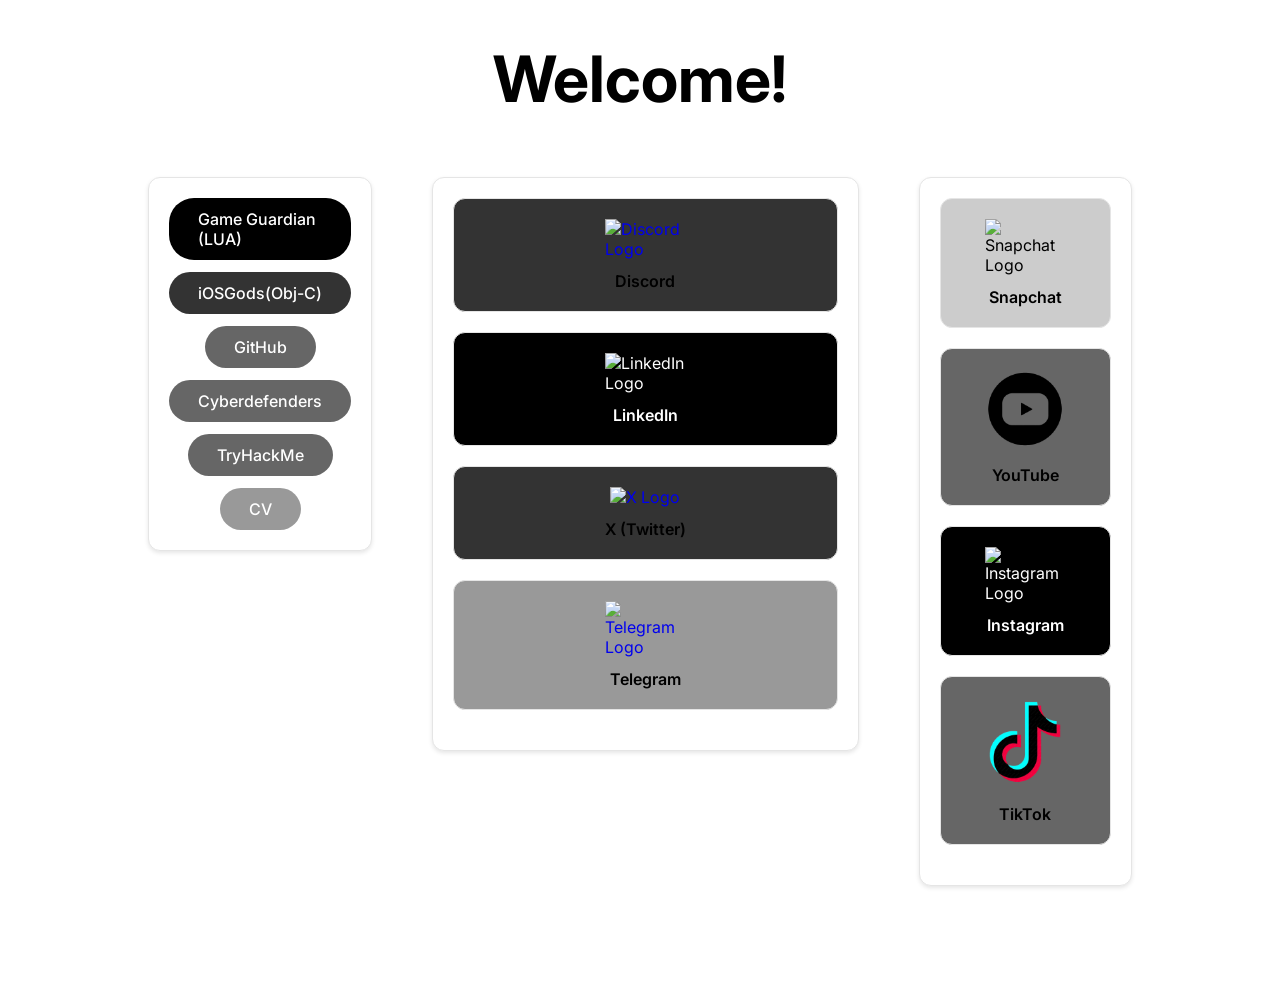
==== index.html @ 3b14bfe8 "Update index.html" ====
<!DOCTYPE html>
<html lang="en">
<head>
    <meta charset="UTF-8">
    <meta name="viewport" content="width=device-width, initial-scale=0.5">
    <title>Welcome</title>
    <link rel="stylesheet" href="styles4.css">
    <style>
        .lang-toggle {
            margin-top: 10px; 
        }
        body {
            width: 100%;
            margin: 0;
            overflow-x: auto;
            -webkit-text-size-adjust: none;
            touch-action: pan-x pan-y;
            min-height: 100vh;
            font-size: 16px; 
        }
        .container {
            width: 100%;
            max-width: 1024px; 
            margin: 0 auto;
        }
        @media only screen and (max-width: 1024px) {
            body {
                transform: scale(0.8); 
                transform-origin: top left;
            }
            .container {
                width: 100%;
                padding: 0 10px; 
            }
        }
    </style>
</head>
<body>
    <div class="particles" id="particles"></div>
    <div class="scroll-indicator"></div>
    <div class="container">
        <div class="header">
            <h1 class="main-title">Welcome!</h1>
            <h2 class="subtitle"></h2>
        </div>
        <div class="main-grid">
            <div class="glass-card social-links">
                <a href="https://gameguardian.net/forum/profile/1301541-endup/" target="_blank" class="social-link gameguardian">Game Guardian (LUA) </a>
                <a href="https://iosgods.com/profile/3009815-endup/" target="_blank" class="social-link iosgods">iOSGods(Obj-C) </a>
                <a href="https://github.com/6lj" target="_blank" class="social-link github">GitHub</a>
                 <a href="https://cyberdefenders.org/p/ENDUPxABYAH/" target="_blank" class="social-link github">Cyberdefenders</a>
                  <a href="https://tryhackme.com/p/DevENDUP" target="_blank" class="social-link github">TryHackMe</a>
                <a href="https://cv.q5.qa/" target="_blank" class="social-link cv">CV</a>
            </div>
            <div class="glass-card">
                <a href="https://discord.gg/UGSFeT3h5f" target="_blank" class="logo-card discord-card">
                    <div class="logo-wrapper">
                        <img src="https://img.icons8.com/ios11/512/FFFFFF/discord-logo.png" alt="Discord Logo">
                    </div>
                    <div class="platform-name">Discord</div>
                </a>
                <a href="https://www.linkedin.com/in/mohammed-al-abyah-a85887238/" target="_blank" class="logo-card linkedin-card">
                    <div class="logo-wrapper">
                        <img src="https://i.ibb.co/KhQfG02/images-removebg-preview.png" alt="LinkedIn Logo">
                    </div>
                    <div class="platform-name">LinkedIn</div>
                </a>
                <a href="https://x.com/m4ua" target="_blank" class="logo-card x-card">
                    <div class="logo-wrapper">
                        <img src="https://logos-marques.com/wp-content/uploads/2025/04/X-Logo.png" alt="X Logo">
                    </div>
                    <div class="platform-name">X (Twitter)</div>
                </a>
                <a href="https://t.me/ENDUP1" target="_blank" class="logo-card telegram-card">
                    <div class="logo-wrapper">
                        <img src="https://img.icons8.com/m_outlined/512/FFFFFF/telegram-app.png" alt="Telegram Logo">
                    </div>
                    <div class="platform-name">Telegram</div>
                </a>
            </div>
            <div class="glass-card">
                <a href="https://snapchat.com/t/Y3x8NBQK" target="_blank" class="logo-card snapchat-card">
                    <div class="logo-wrapper">
                        <img src="https://i.ibb.co/gv5zVKh/sm-5af2d4ca1b4fa-removebg-preview.png" alt="Snapchat Logo">
                    </div>
                    <div class="platform-name">Snapchat</div>
                </a>
                <a href="https://youtube.com/@endup_?si=J2lbZHqQehM_JQZC" target="_blank" class="logo-card youtube-card">
                    <div class="logo-wrapper">
                        <img src="youtube.png" alt="YouTube Logo">
                    </div>
                    <div class="platform-name">YouTube</div>
                </a>
                <a href="https://www.instagram.com/ry3c?igsh=ZjZybjg3bWt3dWw3&utm_source=qr" target="_blank" class="logo-card instagram-card">
                    <div class="logo-wrapper">
                        <img src="https://img.icons8.com/m_outlined/512/FFFFFF/instagram-new.png" alt="Instagram Logo">
                    </div>
                    <div class="platform-name">Instagram</div>
                </a>
                <a href="https://www.tiktok.com/@7s4?_t=ZS-8xMCTKjZGxE&_r=1" target="_blank" class="logo-card tiktok-card">
                    <div class="logo-wrapper">
                        <img src="tiktok.png" alt="TikTok Logo">
                    </div>
                    <div class="platform-name">TikTok</div>
                </a>
            </div>
        </div>
    </div>
    <div class="modal" id="cvModal">
        <div class="modal-content glass-card">
            <p>We are working on it.</p>
            <div class="modal-buttons">
                <button class="submit-btn" onclick="closeCVMessage()">Close</button>
            </div>
        </div>
    </div>
    <script>

        const particlesContainer = document.getElementById('particles');
        const particleCount = 20;
        for (let i = 0; i < particleCount; i++) {
            const particle = document.createElement('div');
            particle.classList.add('particle');
            particle.style.width = `${Math.random() * 4 + 2}px`;
            particle.style.height = particle.style.width;
            particle.style.left = `${Math.random() * 100}%`;
            particle.style.top = `${Math.random() * 100}%`;
            particle.style.animationDelay = `${Math.random() * 5}s`;
            particlesContainer.appendChild(particle);
        }

        window.addEventListener('scroll', () => {
            const winScroll = document.documentElement.scrollTop;
            const height = document.documentElement.scrollHeight - document.documentElement.clientHeight;
            const scrolled = (winScroll / height) * 100;
            document.querySelector('.scroll-indicator').style.transform = `scaleX(${scrolled / 100})`;
        });

        function showCVMessage() {
            document.getElementById('cvModal').style.display = 'flex';
        }
        function closeCVMessage() {
            document.getElementById('cvModal').style.display = 'none';
        }

        document.addEventListener('touchstart', function(event) {
            if (event.touches.length > 1) {
                event.preventDefault();
            }
        }, { passive: false });
    </script>
</body>
</html>
---- styles4.css ----
@import url('https://fonts.googleapis.com/css2?family=Inter:wght@300;400;500;600;700&display=swap');

* {
    margin: 0;
    padding: 0;
    box-sizing: border-box;
}

:root {
    --primary-green: #000000;
    --primary-orange: #000000;
    --primary-red: #000000;
    --text-primary: #000000;
    --text-secondary: #666666;
    --bg-primary: #ffffff;
    --bg-card: #ffffff;
    --border-primary: #e5e5e5;
    --shadow-glow: 0 2px 4px rgba(0, 0, 0, 0.1);
}

body {
    background: var(--bg-primary);
    color: var(--text-primary);
    font-family: 'Inter', sans-serif;
    min-height: 100vh;
    overflow-x: hidden;
    position: relative;
    -webkit-text-size-adjust: 100%;
    -webkit-font-smoothing: antialiased;
    -moz-osx-font-smoothing: grayscale;
}

.particles {
    display: none;
}

.particle {
    display: none;
}

@keyframes float {
    0%, 100% { transform: translateY(0) rotate(0deg); }
    50% { transform: translateY(-20px) rotate(180deg); }
}

.container {
    max-width: 1400px;
    margin: 0 auto;
    padding: 40px 20px;
    position: relative;
    z-index: 2;
}

.header {
    text-align: center;
    margin-bottom: 60px;
    opacity: 0;
    animation: fadeInUp 1s ease-out 0.2s forwards;
}

.main-title {
    font-size: clamp(2.5rem, 5vw, 4rem);
    font-weight: 700;
    color: #000000;
    margin-bottom: 20px;
}

.subtitle {
    font-size: 1.2rem;
    color: var(--text-secondary);
    font-weight: 400;
}

.main-grid {
    display: grid;
    grid-template-columns: 1fr 2fr 1fr;
    gap: 60px;
    margin-bottom: 80px;
    align-items: start;
}

.glass-card {
    background: var(--bg-card);
    backdrop-filter: blur(15px);
    border: 1px solid var(--border-primary);
    border-radius: 12px;
    padding: 20px;
    box-shadow: var(--shadow-glow);
    transition: all 0.3s ease;
    opacity: 0;
    transform: translateY(30px);
    animation: fadeInUp 1s ease-out forwards;
}

.glass-card:hover {
    transform: translateY(-3px);
    box-shadow: 0 4px 12px rgba(0, 0, 0, 0.15);
    border-color: #000000;
}

.social-links {
    display: flex;
    flex-wrap: wrap;
    gap: 12px;
    justify-content: center;
}

.social-link {
    text-decoration: none;
    font-weight: 500;
    padding: 10px 28px;
    border-radius: 25px;
    transition: all 0.3s ease;
    color: white;
    border: 1px solid transparent;
}

.social-link:hover {
    transform: translateY(-2px);
    box-shadow: 0 4px 12px rgba(0, 0, 0, 0.2);
}

.gameguardian { background-color: #000000; }
.iosgods { background-color: #333333; }
.github { background-color: #666666; }
.cv { background-color: #999999; }

.logo-card {
    background: var(--bg-card);
    padding: 20px;
    border-radius: 12px;
    display: flex;
    flex-direction: column;
    align-items: center;
    justify-content: center;
    transition: all 0.3s ease;
    margin-bottom: 20px;
    text-decoration: none;
    border: 1px solid var(--border-primary);
}

.logo-card:hover {
    transform: translateY(-3px);
    box-shadow: 0 4px 12px rgba(0, 0, 0, 0.1);
    border-color: #000000;
}

.logo-wrapper img {
    max-width: 80px;
    height: auto;
}

.platform-name {
    margin-top: 12px;
    font-size: 16px;
    font-weight: 600;
    color: var(--text-primary);
}

.instagram-card { background-color: #000000; color: white; }
.instagram-card .platform-name { color: white !important; }
.x-card { background-color: #333333; }
.tiktok-card { background-color: #666666; }
.telegram-card { background-color: #999999; }
.snapchat-card { background-color: #cccccc; color: #000000; }
.linkedin-card { background-color: #000000; color: white; }
.linkedin-card .platform-name { color: white !important; }
.discord-card { background-color: #333333; }
.youtube-card { background-color: #666666; }

@keyframes fadeInUp {
    from {
        opacity: 0;
        transform: translateY(30px);
    }
    to {
        opacity: 1;
        transform: translateY(0);
    }
}

.scroll-indicator {
    position: fixed;
    top: 0;
    left: 0;
    width: 100%;
    height: 4px;
    background: #000000;
    transform-origin: left;
    transform: scaleX(0);
    z-index: 1000;
    transition: transform 0.3s ease;
}

.profile-img {
    width: 100px;
    height: 100px;
    border-radius: 50%;
    object-fit: cover;
    border: 2px solid #000000;
}

.profile-image {
    display: flex;
    justify-content: center;
    align-items: center;
    margin-bottom: 15px;
}

.language-selection {
    position: absolute;
    top: 20px;
    right: 20px;
    display: flex;
    gap: 10px;
}

.lang-btn {
    padding: 8px 16px;
    border: 1px solid var(--border-primary);
    background-color: var(--bg-card);
    color: var(--text-primary);
    cursor: pointer;
    border-radius: 4px;
    transition: all 0.3s ease;
}

.lang-btn:hover {
    background-color: #000000;
    color: white;
    border-color: #000000;
}

.lang-btn.active {
    background-color: #666666;
    color: white;
    border-color: #666666;
}

.modal {
    display: none;
    position: fixed;
    top: 0;
    left: 0;
    width: 100%;
    height: 100%;
    background: rgba(0, 0, 0, 0.7);
    z-index: 1000;
    justify-content: center;
    align-items: center;
}

.modal-content {
    padding: 20px;
    text-align: center;
}

.modal-buttons {
    display: flex;
    gap: 10px;
    justify-content: center;
}

.submit-btn {
    padding: 12px 24px;
    background: #000000;
    color: white;
    border: none;
    border-radius: 25px;
    cursor: pointer;
    font-weight: 600;
    transition: all 0.3s ease;
}

.submit-btn:hover {
    background: #333333;
    transform: translateY(-1px);
    box-shadow: 0 4px 12px rgba(0, 0, 0, 0.2);
}

.form-input {
    padding: 12px 16px;
    border: 2px solid var(--border-primary);
    border-radius: 8px;
    width: 100%;
    background: var(--bg-card);
    color: var(--text-primary);
    font-family: inherit;
    transition: all 0.3s ease;
}

.form-input:focus {
    outline: none;
    border-color: #000000;
    box-shadow: 0 0 0 3px rgba(0, 0, 0, 0.1);
}

.form-group {
    margin-bottom: 10px;
}

.mobile-link {
    display: inline-block;
    margin-top: 10px;
    color: #000000;
    text-decoration: none;
    font-size: 16px;
    transition: color 0.3s ease;
}

.mobile-link:hover {
    color: #666666;
    text-decoration: underline;
}

.sr-only {
    position: absolute;
    width: 1px;
    height: 1px;
    padding: 0;
    margin: -1px;
    overflow: hidden;
    clip: rect(0, 0, 0, 0);
    white-space: nowrap;
    border: 0;
}

@media (max-width: 1024px) {
    .main-grid, .glass-card {
        width: 100%;
        max-width: 100%;
        box-sizing: border-box;
    }
    .main-grid {
        grid-template-columns: 1fr;
        gap: 40px;
        text-align: center;
    }
    .personal-text, .chat-messages {
        font-size: 16px;
    }
}

@media (max-width: 768px) {
    .container {
        padding: 20px 15px;
    }
    
    .main-title {
        font-size: 2.5rem;
    }
    
    .glass-card {
        padding: 20px;
    }
}

html {
    box-sizing: border-box;
    scroll-behavior: smooth;
}

*, *::before, *::after {
    box-sizing: inherit;
}
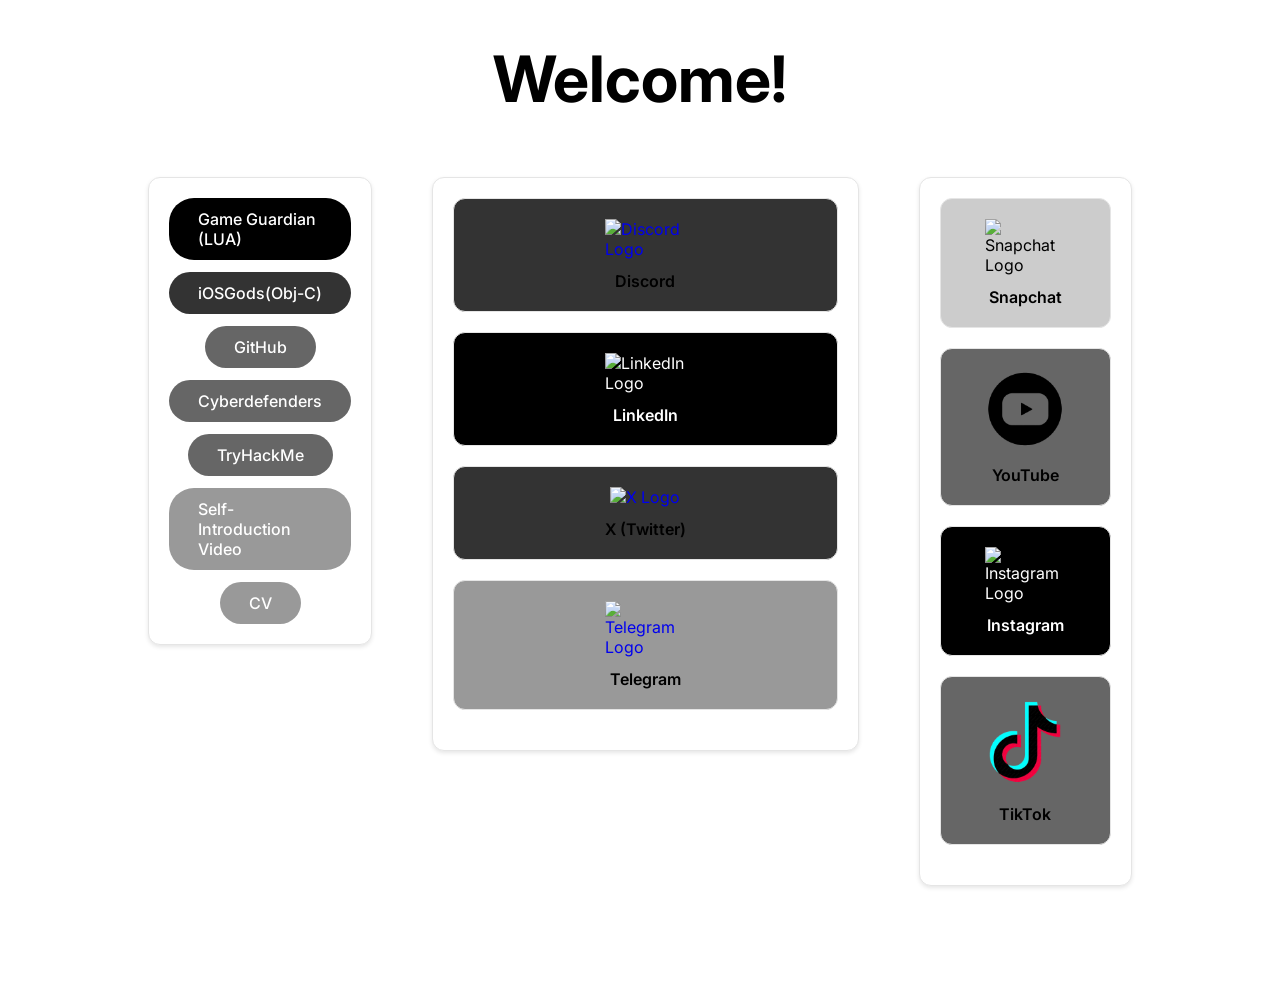
==== commit c024907f: "Update index.html" ====
--- a/index.html
+++ b/index.html
@@ -50,6 +50,7 @@
                 <a href="https://github.com/6lj" target="_blank" class="social-link github">GitHub</a>
                  <a href="https://cyberdefenders.org/p/ENDUPxABYAH/" target="_blank" class="social-link github">Cyberdefenders</a>
                   <a href="https://tryhackme.com/p/DevENDUP" target="_blank" class="social-link github">TryHackMe</a>
+                  <a href="https://q5.qa/watch" target="_blank" class="social-link cv">Self-Introduction Video</a>
                 <a href="https://cv.q5.qa/" target="_blank" class="social-link cv">CV</a>
             </div>
             <div class="glass-card">
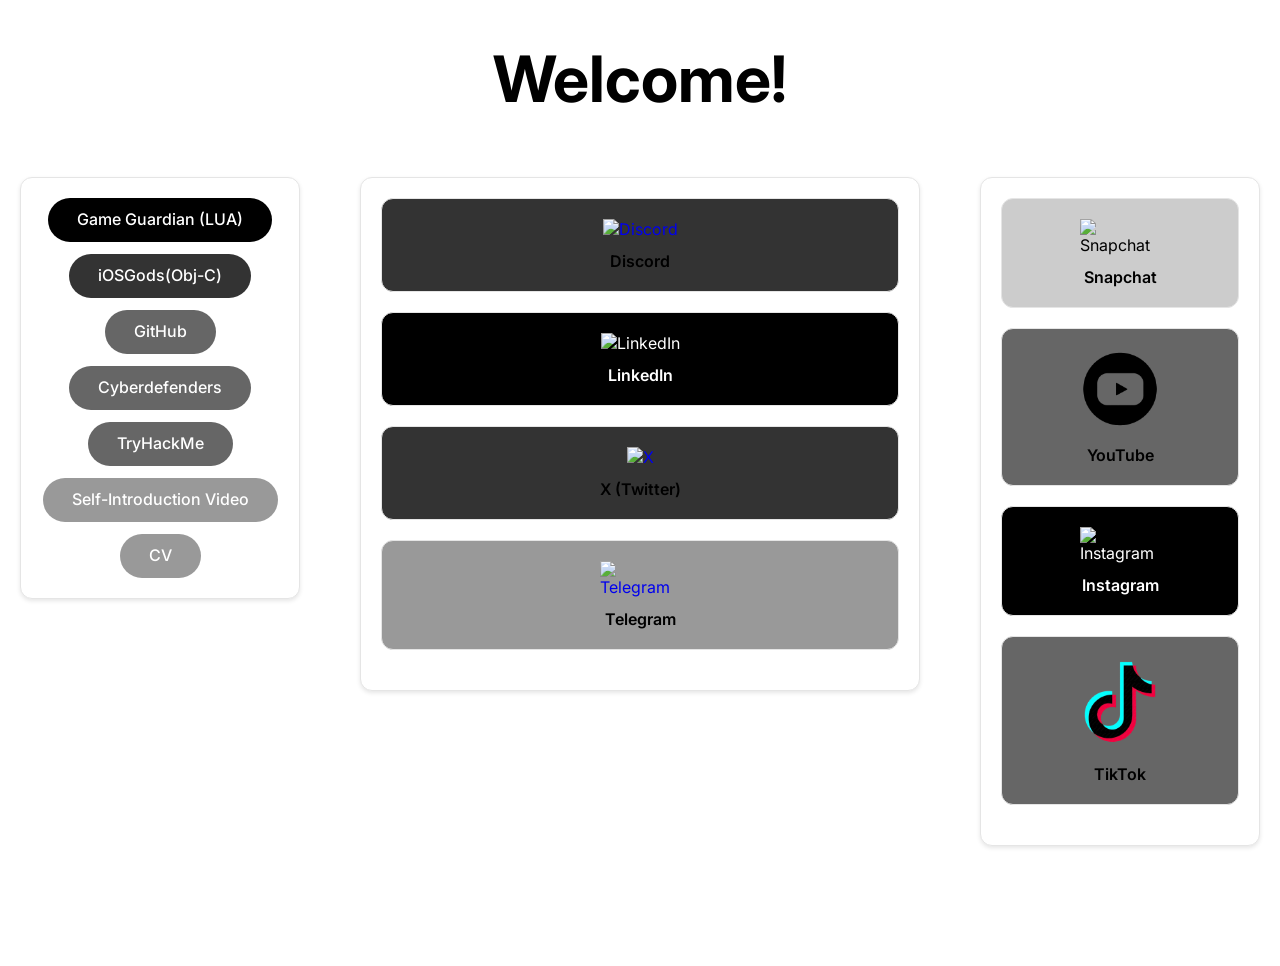
==== commit c3cbdfe5: "Update index.html" ====
--- a/index.html
+++ b/index.html
@@ -2,35 +2,56 @@
 <html lang="en">
 <head>
     <meta charset="UTF-8">
-    <meta name="viewport" content="width=device-width, initial-scale=0.5">
-    <title>Welcome</title>
+    <meta name="viewport" content="width=device-width, initial-scale=1, viewport-fit=cover">
+    <meta name="color-scheme" content="light">
+    <meta name="format-detection" content="telephone=no">
+    <title>Mohammed Al-Abyah</title>
     <link rel="stylesheet" href="styles4.css">
     <style>
-        .lang-toggle {
-            margin-top: 10px; 
+        html {
+            -webkit-text-size-adjust: 100%;
+            text-size-adjust: 100%;
         }
         body {
             width: 100%;
             margin: 0;
-            overflow-x: auto;
-            -webkit-text-size-adjust: none;
-            touch-action: pan-x pan-y;
+            overflow-x: hidden;
             min-height: 100vh;
-            font-size: 16px; 
+            min-height: 100dvh;
+            padding: env(safe-area-inset-top) env(safe-area-inset-right) env(safe-area-inset-bottom) env(safe-area-inset-left);
         }
         .container {
             width: 100%;
-            max-width: 1024px; 
+            max-width: 1400px;
             margin: 0 auto;
         }
-        @media only screen and (max-width: 1024px) {
-            body {
-                transform: scale(0.8); 
-                transform-origin: top left;
+        img {
+            max-width: 100%;
+            height: auto;
+        }
+        .social-link,
+        .logo-card,
+        .submit-btn {
+            min-height: 44px;
+            touch-action: manipulation;
+            -webkit-tap-highlight-color: transparent;
+        }
+        .modal {
+            padding: env(safe-area-inset-top) env(safe-area-inset-right) env(safe-area-inset-bottom) env(safe-area-inset-left);
+        }
+        @media (hover: none) {
+            .glass-card:hover,
+            .logo-card:hover,
+            .social-link:hover {
+                transform: none;
             }
-            .container {
-                width: 100%;
-                padding: 0 10px; 
+        }
+        @media (prefers-reduced-motion: reduce) {
+            .glass-card,
+            .header {
+                animation: none !important;
+                opacity: 1 !important;
+                transform: none !important;
             }
         }
     </style>
@@ -45,62 +66,62 @@
         </div>
         <div class="main-grid">
             <div class="glass-card social-links">
-                <a href="https://gameguardian.net/forum/profile/1301541-endup/" target="_blank" class="social-link gameguardian">Game Guardian (LUA) </a>
-                <a href="https://iosgods.com/profile/3009815-endup/" target="_blank" class="social-link iosgods">iOSGods(Obj-C) </a>
-                <a href="https://github.com/6lj" target="_blank" class="social-link github">GitHub</a>
-                 <a href="https://cyberdefenders.org/p/ENDUPxABYAH/" target="_blank" class="social-link github">Cyberdefenders</a>
-                  <a href="https://tryhackme.com/p/DevENDUP" target="_blank" class="social-link github">TryHackMe</a>
-                  <a href="https://q5.qa/watch" target="_blank" class="social-link cv">Self-Introduction Video</a>
-                <a href="https://cv.q5.qa/" target="_blank" class="social-link cv">CV</a>
+                <a href="https://gameguardian.net/forum/profile/1301541-endup/" target="_blank" rel="noopener noreferrer" class="social-link gameguardian">Game Guardian (LUA)</a>
+                <a href="https://iosgods.com/profile/3009815-endup/" target="_blank" rel="noopener noreferrer" class="social-link iosgods">iOSGods(Obj-C)</a>
+                <a href="https://github.com/6lj" target="_blank" rel="noopener noreferrer" class="social-link github">GitHub</a>
+                <a href="https://cyberdefenders.org/p/ENDUPxABYAH/" target="_blank" rel="noopener noreferrer" class="social-link github">Cyberdefenders</a>
+                <a href="https://tryhackme.com/p/DevENDUP" target="_blank" rel="noopener noreferrer" class="social-link github">TryHackMe</a>
+                <a href="/watch" class="social-link cv">Self-Introduction Video</a>
+                <a href="https://cv.q5.qa/" target="_blank" rel="noopener noreferrer" class="social-link cv">CV</a>
             </div>
             <div class="glass-card">
-                <a href="https://discord.gg/UGSFeT3h5f" target="_blank" class="logo-card discord-card">
+                <a href="https://discord.gg/UGSFeT3h5f" target="_blank" rel="noopener noreferrer" class="logo-card discord-card">
                     <div class="logo-wrapper">
-                        <img src="https://img.icons8.com/ios11/512/FFFFFF/discord-logo.png" alt="Discord Logo">
+                        <img src="https://img.icons8.com/ios11/512/FFFFFF/discord-logo.png" alt="Discord" width="80" height="80">
                     </div>
                     <div class="platform-name">Discord</div>
                 </a>
-                <a href="https://www.linkedin.com/in/mohammed-al-abyah-a85887238/" target="_blank" class="logo-card linkedin-card">
+                <a href="https://www.linkedin.com/in/mohammed-al-abyah-a85887238/" target="_blank" rel="noopener noreferrer" class="logo-card linkedin-card">
                     <div class="logo-wrapper">
-                        <img src="https://i.ibb.co/KhQfG02/images-removebg-preview.png" alt="LinkedIn Logo">
+                        <img src="https://i.ibb.co/KhQfG02/images-removebg-preview.png" alt="LinkedIn" width="80" height="80">
                     </div>
                     <div class="platform-name">LinkedIn</div>
                 </a>
-                <a href="https://x.com/m4ua" target="_blank" class="logo-card x-card">
+                <a href="https://x.com/m4ua" target="_blank" rel="noopener noreferrer" class="logo-card x-card">
                     <div class="logo-wrapper">
-                        <img src="https://logos-marques.com/wp-content/uploads/2025/04/X-Logo.png" alt="X Logo">
+                        <img src="https://logos-marques.com/wp-content/uploads/2025/04/X-Logo.png" alt="X" width="80" height="80">
                     </div>
                     <div class="platform-name">X (Twitter)</div>
                 </a>
-                <a href="https://t.me/ENDUP1" target="_blank" class="logo-card telegram-card">
+                <a href="https://t.me/ENDUP1" target="_blank" rel="noopener noreferrer" class="logo-card telegram-card">
                     <div class="logo-wrapper">
-                        <img src="https://img.icons8.com/m_outlined/512/FFFFFF/telegram-app.png" alt="Telegram Logo">
+                        <img src="https://img.icons8.com/m_outlined/512/FFFFFF/telegram-app.png" alt="Telegram" width="80" height="80">
                     </div>
                     <div class="platform-name">Telegram</div>
                 </a>
             </div>
             <div class="glass-card">
-                <a href="https://snapchat.com/t/Y3x8NBQK" target="_blank" class="logo-card snapchat-card">
+                <a href="https://snapchat.com/t/Y3x8NBQK" target="_blank" rel="noopener noreferrer" class="logo-card snapchat-card">
                     <div class="logo-wrapper">
-                        <img src="https://i.ibb.co/gv5zVKh/sm-5af2d4ca1b4fa-removebg-preview.png" alt="Snapchat Logo">
+                        <img src="https://i.ibb.co/gv5zVKh/sm-5af2d4ca1b4fa-removebg-preview.png" alt="Snapchat" width="80" height="80">
                     </div>
                     <div class="platform-name">Snapchat</div>
                 </a>
-                <a href="https://youtube.com/@endup_?si=J2lbZHqQehM_JQZC" target="_blank" class="logo-card youtube-card">
+                <a href="https://youtube.com/@endup_?si=J2lbZHqQehM_JQZC" target="_blank" rel="noopener noreferrer" class="logo-card youtube-card">
                     <div class="logo-wrapper">
-                        <img src="youtube.png" alt="YouTube Logo">
+                        <img src="youtube.png" alt="YouTube" width="80" height="80">
                     </div>
                     <div class="platform-name">YouTube</div>
                 </a>
-                <a href="https://www.instagram.com/ry3c?igsh=ZjZybjg3bWt3dWw3&utm_source=qr" target="_blank" class="logo-card instagram-card">
+                <a href="https://www.instagram.com/ry3c?igsh=ZjZybjg3bWt3dWw3&utm_source=qr" target="_blank" rel="noopener noreferrer" class="logo-card instagram-card">
                     <div class="logo-wrapper">
-                        <img src="https://img.icons8.com/m_outlined/512/FFFFFF/instagram-new.png" alt="Instagram Logo">
+                        <img src="https://img.icons8.com/m_outlined/512/FFFFFF/instagram-new.png" alt="Instagram" width="80" height="80">
                     </div>
                     <div class="platform-name">Instagram</div>
                 </a>
-                <a href="https://www.tiktok.com/@7s4?_t=ZS-8xMCTKjZGxE&_r=1" target="_blank" class="logo-card tiktok-card">
+                <a href="https://www.tiktok.com/@7s4?_t=ZS-8xMCTKjZGxE&_r=1" target="_blank" rel="noopener noreferrer" class="logo-card tiktok-card">
                     <div class="logo-wrapper">
-                        <img src="tiktok.png" alt="TikTok Logo">
+                        <img src="tiktok.png" alt="TikTok" width="80" height="80">
                     </div>
                     <div class="platform-name">TikTok</div>
                 </a>
@@ -111,44 +132,41 @@
         <div class="modal-content glass-card">
             <p>We are working on it.</p>
             <div class="modal-buttons">
-                <button class="submit-btn" onclick="closeCVMessage()">Close</button>
+                <button class="submit-btn" type="button" onclick="closeCVMessage()">Close</button>
             </div>
         </div>
     </div>
     <script>
-
-        const particlesContainer = document.getElementById('particles');
-        const particleCount = 20;
-        for (let i = 0; i < particleCount; i++) {
-            const particle = document.createElement('div');
-            particle.classList.add('particle');
-            particle.style.width = `${Math.random() * 4 + 2}px`;
-            particle.style.height = particle.style.width;
-            particle.style.left = `${Math.random() * 100}%`;
-            particle.style.top = `${Math.random() * 100}%`;
-            particle.style.animationDelay = `${Math.random() * 5}s`;
-            particlesContainer.appendChild(particle);
+        var particlesContainer = document.getElementById("particles");
+        if (particlesContainer && !window.matchMedia("(prefers-reduced-motion: reduce)").matches) {
+            for (var i = 0; i < 20; i++) {
+                var particle = document.createElement("div");
+                particle.className = "particle";
+                var size = Math.random() * 4 + 2;
+                particle.style.width = size + "px";
+                particle.style.height = size + "px";
+                particle.style.left = Math.random() * 100 + "%";
+                particle.style.top = Math.random() * 100 + "%";
+                particle.style.animationDelay = Math.random() * 5 + "s";
+                particlesContainer.appendChild(particle);
+            }
         }
 
-        window.addEventListener('scroll', () => {
-            const winScroll = document.documentElement.scrollTop;
-            const height = document.documentElement.scrollHeight - document.documentElement.clientHeight;
-            const scrolled = (winScroll / height) * 100;
-            document.querySelector('.scroll-indicator').style.transform = `scaleX(${scrolled / 100})`;
-        });
+        var scrollIndicator = document.querySelector(".scroll-indicator");
+        window.addEventListener("scroll", function () {
+            var height = document.documentElement.scrollHeight - document.documentElement.clientHeight;
+            var scrolled = height > 0 ? document.documentElement.scrollTop / height : 0;
+            if (scrollIndicator) {
+                scrollIndicator.style.transform = "scaleX(" + scrolled + ")";
+            }
+        }, { passive: true });
 
         function showCVMessage() {
-            document.getElementById('cvModal').style.display = 'flex';
+            document.getElementById("cvModal").style.display = "flex";
         }
         function closeCVMessage() {
-            document.getElementById('cvModal').style.display = 'none';
+            document.getElementById("cvModal").style.display = "none";
         }
-
-        document.addEventListener('touchstart', function(event) {
-            if (event.touches.length > 1) {
-                event.preventDefault();
-            }
-        }, { passive: false });
     </script>
 </body>
 </html>
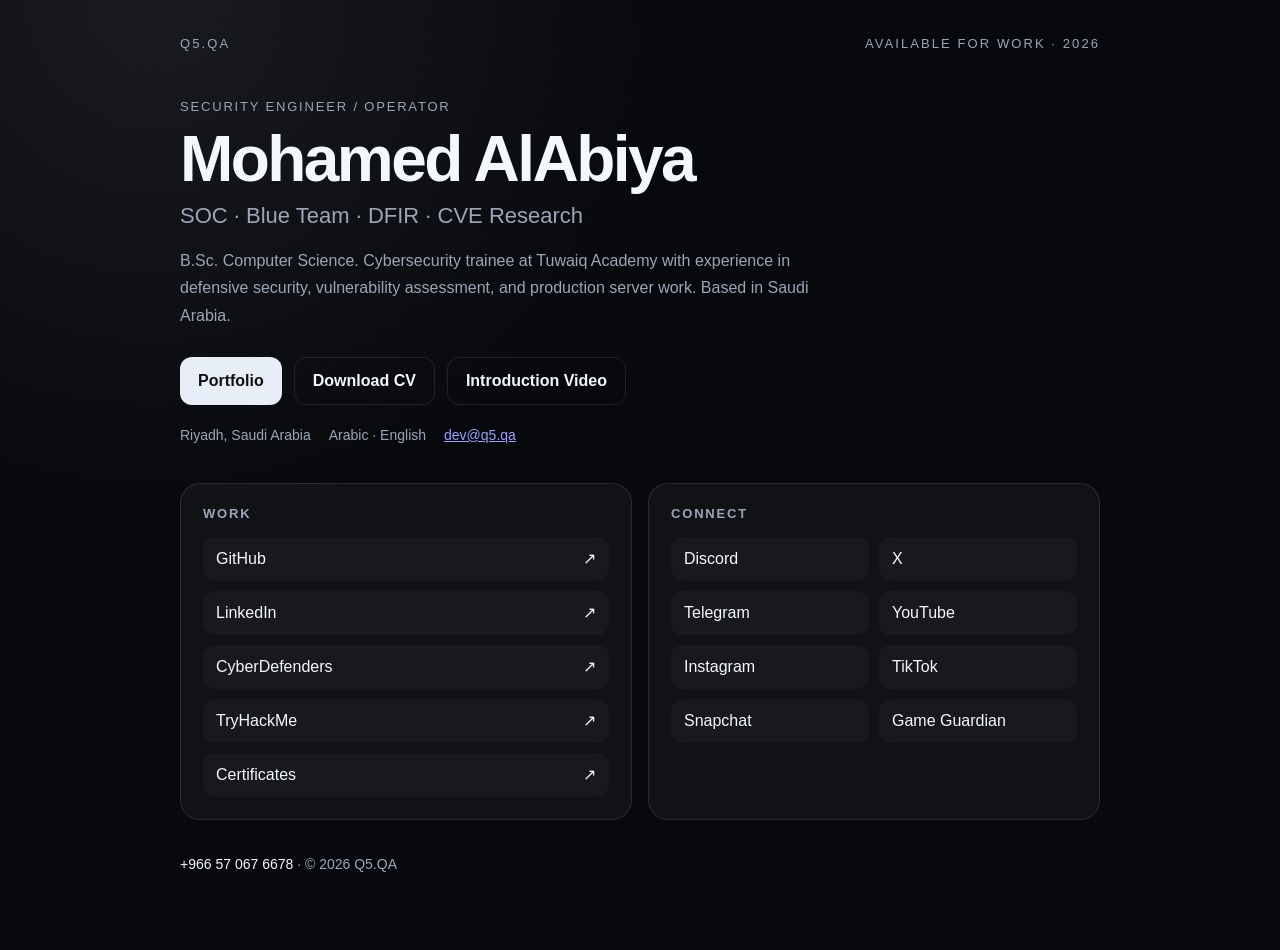
==== commit bb27663f: "Update index.html" ====
--- a/index.html
+++ b/index.html
@@ -3,170 +3,266 @@
 <head>
     <meta charset="UTF-8">
     <meta name="viewport" content="width=device-width, initial-scale=1, viewport-fit=cover">
-    <meta name="color-scheme" content="light">
+    <meta name="color-scheme" content="dark">
     <meta name="format-detection" content="telephone=no">
-    <title>Mohammed Al-Abyah</title>
-    <link rel="stylesheet" href="styles4.css">
+    <title>Mohamed AlAbiya | Security Engineer</title>
+    <meta name="description" content="Security Engineer / Operator. Blue team, DFIR, and CVE research. Based in Saudi Arabia.">
+    <link rel="canonical" href="https://q5.qa/">
+
+    <meta property="og:type" content="website">
+    <meta property="og:site_name" content="Q5.QA">
+    <meta property="og:url" content="https://q5.qa/">
+    <meta property="og:title" content="Mohamed AlAbiya | Security Engineer">
+    <meta property="og:description" content="Security Engineer / Operator. Blue team, DFIR, and CVE research.">
+    <meta property="og:image" content="https://q5.qa/linkedin-cover.jpg">
+    <meta property="og:image:width" content="1200">
+    <meta property="og:image:height" content="627">
+
+    <meta name="twitter:card" content="summary_large_image">
+    <meta name="twitter:title" content="Mohamed AlAbiya | Security Engineer">
+    <meta name="twitter:description" content="Security Engineer / Operator. Blue team, DFIR, and CVE research.">
+    <meta name="twitter:image" content="https://q5.qa/linkedin-cover.jpg">
+
     <style>
-        html {
-            -webkit-text-size-adjust: 100%;
-            text-size-adjust: 100%;
-        }
+        :root {
+            --bg: #07090d;
+            --card: rgba(255, 255, 255, 0.04);
+            --line: rgba(255, 255, 255, 0.1);
+            --text: #f4f7fb;
+            --muted: #9aa6b8;
+            --accent: #e8eef7;
+        }
+        * { box-sizing: border-box; }
+        html, body { margin: 0; }
         body {
-            width: 100%;
-            margin: 0;
-            overflow-x: hidden;
             min-height: 100vh;
             min-height: 100dvh;
+            font-family: -apple-system, BlinkMacSystemFont, "Segoe UI", Roboto, Helvetica, Arial, sans-serif;
+            background:
+                radial-gradient(circle at 12% 0%, rgba(232, 238, 247, 0.08), transparent 36%),
+                var(--bg);
+            color: var(--text);
+            -webkit-text-size-adjust: 100%;
             padding: env(safe-area-inset-top) env(safe-area-inset-right) env(safe-area-inset-bottom) env(safe-area-inset-left);
         }
-        .container {
-            width: 100%;
-            max-width: 1400px;
+        .wrap {
+            width: min(920px, calc(100% - 32px));
             margin: 0 auto;
-        }
-        img {
-            max-width: 100%;
-            height: auto;
-        }
-        .social-link,
-        .logo-card,
-        .submit-btn {
-            min-height: 44px;
+            padding: 36px 0 64px;
+        }
+        .brand {
+            display: flex;
+            justify-content: space-between;
+            align-items: center;
+            gap: 12px;
+            margin-bottom: 48px;
+            color: var(--muted);
+            font-size: 13px;
+            letter-spacing: 0.16em;
+            text-transform: uppercase;
+        }
+        .hero {
+            margin-bottom: 36px;
+        }
+        .kicker {
+            margin: 0 0 12px;
+            color: var(--muted);
+            font-size: 13px;
+            letter-spacing: 0.14em;
+            text-transform: uppercase;
+        }
+        h1 {
+            margin: 0 0 10px;
+            font-size: clamp(34px, 8vw, 64px);
+            line-height: 1.05;
+            letter-spacing: -0.04em;
+        }
+        .role {
+            margin: 0 0 18px;
+            font-size: clamp(16px, 3vw, 22px);
+            color: var(--muted);
+            font-weight: 500;
+        }
+        .summary {
+            margin: 0;
+            max-width: 640px;
+            color: var(--muted);
+            font-size: 16px;
+            line-height: 1.7;
+        }
+        .actions {
+            display: flex;
+            flex-wrap: wrap;
+            gap: 12px;
+            margin: 28px 0 0;
+        }
+        a.btn {
+            display: inline-flex;
+            align-items: center;
+            justify-content: center;
+            min-height: 48px;
+            padding: 12px 18px;
+            border-radius: 12px;
+            text-decoration: none;
+            font-weight: 700;
             touch-action: manipulation;
             -webkit-tap-highlight-color: transparent;
         }
-        .modal {
-            padding: env(safe-area-inset-top) env(safe-area-inset-right) env(safe-area-inset-bottom) env(safe-area-inset-left);
+        .primary {
+            background: var(--accent);
+            color: #111;
+        }
+        .ghost {
+            border: 1px solid var(--line);
+            color: var(--text);
+        }
+        .meta {
+            display: flex;
+            flex-wrap: wrap;
+            gap: 10px 18px;
+            margin-top: 22px;
+            color: var(--muted);
+            font-size: 14px;
+        }
+        .grid {
+            display: grid;
+            grid-template-columns: 1fr 1fr;
+            gap: 16px;
+            margin-top: 40px;
+        }
+        .card {
+            background: var(--card);
+            border: 1px solid var(--line);
+            border-radius: 20px;
+            padding: 22px;
+        }
+        .card h2 {
+            margin: 0 0 16px;
+            font-size: 13px;
+            letter-spacing: 0.14em;
+            text-transform: uppercase;
+            color: var(--muted);
+            font-weight: 700;
+        }
+        .links {
+            display: flex;
+            flex-direction: column;
+            gap: 10px;
+        }
+        .links a,
+        .socials a {
+            color: var(--text);
+            text-decoration: none;
+            min-height: 44px;
+            display: flex;
+            align-items: center;
+            justify-content: space-between;
+            padding: 10px 12px;
+            border-radius: 12px;
+            background: rgba(255, 255, 255, 0.03);
+            border: 1px solid transparent;
+        }
+        .links a:hover,
+        .socials a:hover,
+        .btn:hover {
+            border-color: var(--line);
+        }
+        .socials {
+            display: grid;
+            grid-template-columns: 1fr 1fr;
+            gap: 10px;
+        }
+        .footer {
+            margin-top: 36px;
+            color: var(--muted);
+            font-size: 14px;
+        }
+        .footer a {
+            color: var(--text);
+            text-decoration: none;
+        }
+        @media (max-width: 720px) {
+            .grid,
+            .socials {
+                grid-template-columns: 1fr;
+            }
+            .actions {
+                flex-direction: column;
+            }
+            a.btn {
+                width: 100%;
+            }
+            .brand {
+                flex-direction: column;
+                align-items: flex-start;
+            }
         }
         @media (hover: none) {
-            .glass-card:hover,
-            .logo-card:hover,
-            .social-link:hover {
-                transform: none;
-            }
-        }
-        @media (prefers-reduced-motion: reduce) {
-            .glass-card,
-            .header {
-                animation: none !important;
-                opacity: 1 !important;
-                transform: none !important;
+            .links a:hover,
+            .socials a:hover,
+            .btn:hover {
+                border-color: transparent;
             }
         }
     </style>
 </head>
 <body>
-    <div class="particles" id="particles"></div>
-    <div class="scroll-indicator"></div>
-    <div class="container">
-        <div class="header">
-            <h1 class="main-title">Welcome!</h1>
-            <h2 class="subtitle"></h2>
+    <main class="wrap">
+        <div class="brand">
+            <span>Q5.QA</span>
+            <span>Available for work · 2026</span>
         </div>
-        <div class="main-grid">
-            <div class="glass-card social-links">
-                <a href="https://gameguardian.net/forum/profile/1301541-endup/" target="_blank" rel="noopener noreferrer" class="social-link gameguardian">Game Guardian (LUA)</a>
-                <a href="https://iosgods.com/profile/3009815-endup/" target="_blank" rel="noopener noreferrer" class="social-link iosgods">iOSGods(Obj-C)</a>
-                <a href="https://github.com/6lj" target="_blank" rel="noopener noreferrer" class="social-link github">GitHub</a>
-                <a href="https://cyberdefenders.org/p/ENDUPxABYAH/" target="_blank" rel="noopener noreferrer" class="social-link github">Cyberdefenders</a>
-                <a href="https://tryhackme.com/p/DevENDUP" target="_blank" rel="noopener noreferrer" class="social-link github">TryHackMe</a>
-                <a href="/watch" class="social-link cv">Self-Introduction Video</a>
-                <a href="https://cv.q5.qa/" target="_blank" rel="noopener noreferrer" class="social-link cv">CV</a>
-            </div>
-            <div class="glass-card">
-                <a href="https://discord.gg/UGSFeT3h5f" target="_blank" rel="noopener noreferrer" class="logo-card discord-card">
-                    <div class="logo-wrapper">
-                        <img src="https://img.icons8.com/ios11/512/FFFFFF/discord-logo.png" alt="Discord" width="80" height="80">
-                    </div>
-                    <div class="platform-name">Discord</div>
-                </a>
-                <a href="https://www.linkedin.com/in/mohammed-al-abyah-a85887238/" target="_blank" rel="noopener noreferrer" class="logo-card linkedin-card">
-                    <div class="logo-wrapper">
-                        <img src="https://i.ibb.co/KhQfG02/images-removebg-preview.png" alt="LinkedIn" width="80" height="80">
-                    </div>
-                    <div class="platform-name">LinkedIn</div>
-                </a>
-                <a href="https://x.com/m4ua" target="_blank" rel="noopener noreferrer" class="logo-card x-card">
-                    <div class="logo-wrapper">
-                        <img src="https://logos-marques.com/wp-content/uploads/2025/04/X-Logo.png" alt="X" width="80" height="80">
-                    </div>
-                    <div class="platform-name">X (Twitter)</div>
-                </a>
-                <a href="https://t.me/ENDUP1" target="_blank" rel="noopener noreferrer" class="logo-card telegram-card">
-                    <div class="logo-wrapper">
-                        <img src="https://img.icons8.com/m_outlined/512/FFFFFF/telegram-app.png" alt="Telegram" width="80" height="80">
-                    </div>
-                    <div class="platform-name">Telegram</div>
-                </a>
-            </div>
-            <div class="glass-card">
-                <a href="https://snapchat.com/t/Y3x8NBQK" target="_blank" rel="noopener noreferrer" class="logo-card snapchat-card">
-                    <div class="logo-wrapper">
-                        <img src="https://i.ibb.co/gv5zVKh/sm-5af2d4ca1b4fa-removebg-preview.png" alt="Snapchat" width="80" height="80">
-                    </div>
-                    <div class="platform-name">Snapchat</div>
-                </a>
-                <a href="https://youtube.com/@endup_?si=J2lbZHqQehM_JQZC" target="_blank" rel="noopener noreferrer" class="logo-card youtube-card">
-                    <div class="logo-wrapper">
-                        <img src="youtube.png" alt="YouTube" width="80" height="80">
-                    </div>
-                    <div class="platform-name">YouTube</div>
-                </a>
-                <a href="https://www.instagram.com/ry3c?igsh=ZjZybjg3bWt3dWw3&utm_source=qr" target="_blank" rel="noopener noreferrer" class="logo-card instagram-card">
-                    <div class="logo-wrapper">
-                        <img src="https://img.icons8.com/m_outlined/512/FFFFFF/instagram-new.png" alt="Instagram" width="80" height="80">
-                    </div>
-                    <div class="platform-name">Instagram</div>
-                </a>
-                <a href="https://www.tiktok.com/@7s4?_t=ZS-8xMCTKjZGxE&_r=1" target="_blank" rel="noopener noreferrer" class="logo-card tiktok-card">
-                    <div class="logo-wrapper">
-                        <img src="tiktok.png" alt="TikTok" width="80" height="80">
-                    </div>
-                    <div class="platform-name">TikTok</div>
-                </a>
-            </div>
-        </div>
-    </div>
-    <div class="modal" id="cvModal">
-        <div class="modal-content glass-card">
-            <p>We are working on it.</p>
-            <div class="modal-buttons">
-                <button class="submit-btn" type="button" onclick="closeCVMessage()">Close</button>
-            </div>
-        </div>
-    </div>
-    <script>
-        var particlesContainer = document.getElementById("particles");
-        if (particlesContainer && !window.matchMedia("(prefers-reduced-motion: reduce)").matches) {
-            for (var i = 0; i < 20; i++) {
-                var particle = document.createElement("div");
-                particle.className = "particle";
-                var size = Math.random() * 4 + 2;
-                particle.style.width = size + "px";
-                particle.style.height = size + "px";
-                particle.style.left = Math.random() * 100 + "%";
-                particle.style.top = Math.random() * 100 + "%";
-                particle.style.animationDelay = Math.random() * 5 + "s";
-                particlesContainer.appendChild(particle);
-            }
-        }
-
-        var scrollIndicator = document.querySelector(".scroll-indicator");
-        window.addEventListener("scroll", function () {
-            var height = document.documentElement.scrollHeight - document.documentElement.clientHeight;
-            var scrolled = height > 0 ? document.documentElement.scrollTop / height : 0;
-            if (scrollIndicator) {
-                scrollIndicator.style.transform = "scaleX(" + scrolled + ")";
-            }
-        }, { passive: true });
-
-        function showCVMessage() {
-            document.getElementById("cvModal").style.display = "flex";
-        }
-        function closeCVMessage() {
-            document.getElementById("cvModal").style.display = "none";
-        }
-    </script>
+
+        <section class="hero">
+            <p class="kicker">Security Engineer / Operator</p>
+            <h1>Mohamed AlAbiya</h1>
+            <p class="role">SOC · Blue Team · DFIR · CVE Research</p>
+            <p class="summary">
+                B.Sc. Computer Science. Cybersecurity trainee at Tuwaiq Academy with experience in defensive security,
+                vulnerability assessment, and production server work. Based in Saudi Arabia.
+            </p>
+            <div class="actions">
+                <a class="btn primary" href="https://portfolio.q5.qa/" target="_blank" rel="noopener noreferrer">Portfolio</a>
+                <a class="btn ghost" href="https://q5.qa/cycv.pdf" download="Mohamed-AlAbiya-CV.pdf">Download CV</a>
+                <a class="btn ghost" href="/watch">Introduction Video</a>
+            </div>
+            <div class="meta">
+                <span>Riyadh, Saudi Arabia</span>
+                <span>Arabic · English</span>
+                <a href="mailto:dev@q5.qa">dev@q5.qa</a>
+            </div>
+        </section>
+
+        <section class="grid">
+            <div class="card">
+                <h2>Work</h2>
+                <div class="links">
+                    <a href="https://github.com/6lj" target="_blank" rel="noopener noreferrer">GitHub <span>↗</span></a>
+                    <a href="https://linkedin.com/in/qmq" target="_blank" rel="noopener noreferrer">LinkedIn <span>↗</span></a>
+                    <a href="https://cyberdefenders.org/p/ENDUPxABYAH/" target="_blank" rel="noopener noreferrer">CyberDefenders <span>↗</span></a>
+                    <a href="https://tryhackme.com/p/DevENDUP" target="_blank" rel="noopener noreferrer">TryHackMe <span>↗</span></a>
+                    <a href="https://cert.q5.qa" target="_blank" rel="noopener noreferrer">Certificates <span>↗</span></a>
+                </div>
+            </div>
+            <div class="card">
+                <h2>Connect</h2>
+                <div class="socials">
+                    <a href="https://discord.gg/UGSFeT3h5f" target="_blank" rel="noopener noreferrer">Discord</a>
+                    <a href="https://x.com/m4ua" target="_blank" rel="noopener noreferrer">X</a>
+                    <a href="https://t.me/ENDUP1" target="_blank" rel="noopener noreferrer">Telegram</a>
+                    <a href="https://youtube.com/@endup_?si=J2lbZHqQehM_JQZC" target="_blank" rel="noopener noreferrer">YouTube</a>
+                    <a href="https://www.instagram.com/ry3c?igsh=ZjZybjg3bWt3dWw3&utm_source=qr" target="_blank" rel="noopener noreferrer">Instagram</a>
+                    <a href="https://www.tiktok.com/@7s4?_t=ZS-8xMCTKjZGxE&_r=1" target="_blank" rel="noopener noreferrer">TikTok</a>
+                    <a href="https://snapchat.com/t/Y3x8NBQK" target="_blank" rel="noopener noreferrer">Snapchat</a>
+                    <a href="https://gameguardian.net/forum/profile/1301541-endup/" target="_blank" rel="noopener noreferrer">Game Guardian</a>
+                </div>
+            </div>
+        </section>
+
+        <p class="footer">
+            <a href="tel:+966570676678">+966 57 067 6678</a>
+            · © 2026 Q5.QA
+        </p>
+    </main>
 </body>
 </html>
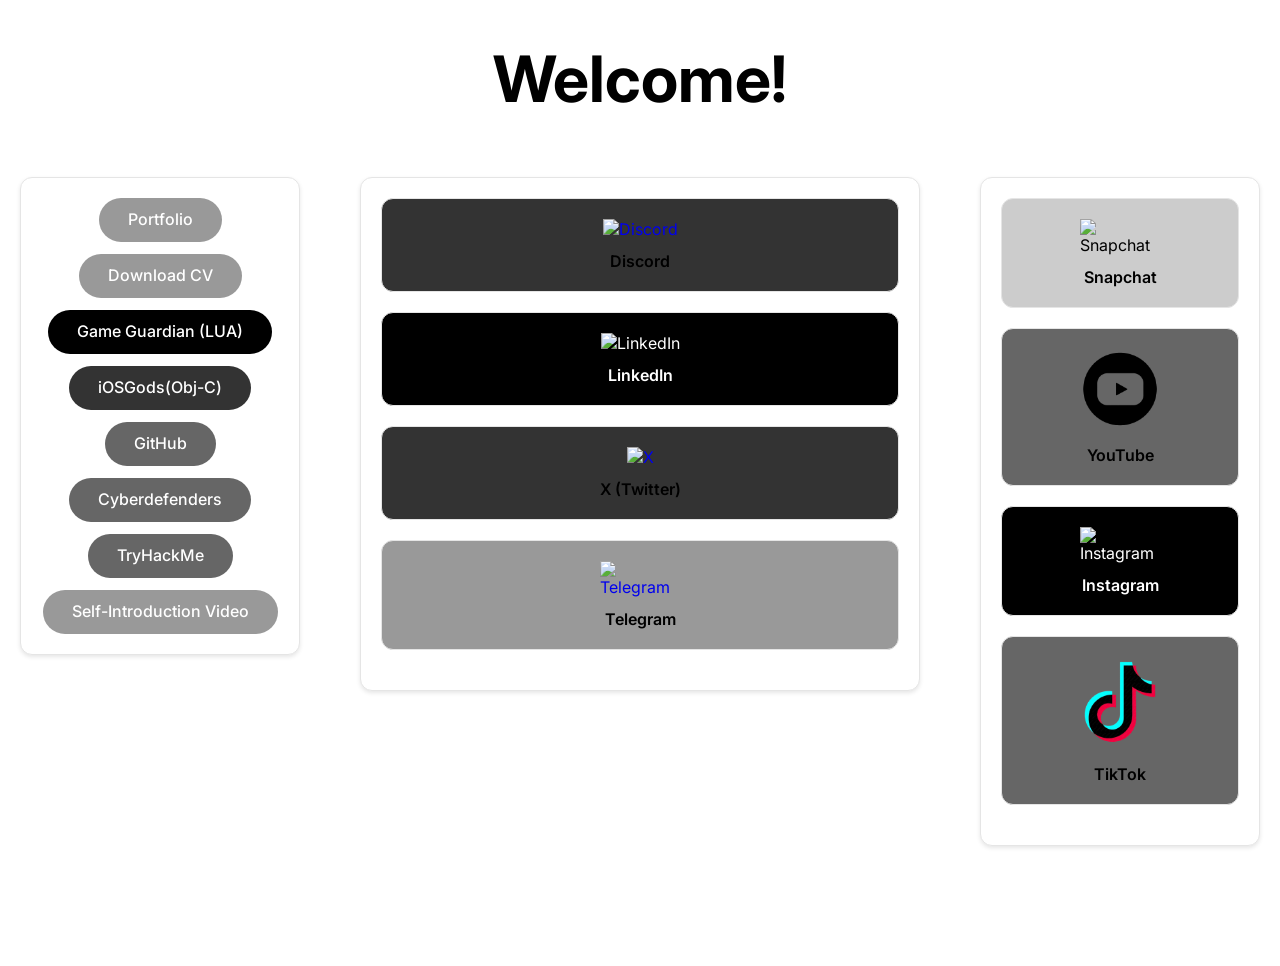
==== commit 1c1270b0: "Update index.html" ====
--- a/index.html
+++ b/index.html
@@ -3,266 +3,157 @@
 <head>
     <meta charset="UTF-8">
     <meta name="viewport" content="width=device-width, initial-scale=1, viewport-fit=cover">
-    <meta name="color-scheme" content="dark">
+    <meta name="color-scheme" content="light">
     <meta name="format-detection" content="telephone=no">
-    <title>Mohamed AlAbiya | Security Engineer</title>
-    <meta name="description" content="Security Engineer / Operator. Blue team, DFIR, and CVE research. Based in Saudi Arabia.">
-    <link rel="canonical" href="https://q5.qa/">
-
-    <meta property="og:type" content="website">
-    <meta property="og:site_name" content="Q5.QA">
-    <meta property="og:url" content="https://q5.qa/">
-    <meta property="og:title" content="Mohamed AlAbiya | Security Engineer">
-    <meta property="og:description" content="Security Engineer / Operator. Blue team, DFIR, and CVE research.">
-    <meta property="og:image" content="https://q5.qa/linkedin-cover.jpg">
-    <meta property="og:image:width" content="1200">
-    <meta property="og:image:height" content="627">
-
-    <meta name="twitter:card" content="summary_large_image">
-    <meta name="twitter:title" content="Mohamed AlAbiya | Security Engineer">
-    <meta name="twitter:description" content="Security Engineer / Operator. Blue team, DFIR, and CVE research.">
-    <meta name="twitter:image" content="https://q5.qa/linkedin-cover.jpg">
-
+    <title>Mohammed Al-Abyah</title>
+    <link rel="stylesheet" href="styles4.css">
     <style>
-        :root {
-            --bg: #07090d;
-            --card: rgba(255, 255, 255, 0.04);
-            --line: rgba(255, 255, 255, 0.1);
-            --text: #f4f7fb;
-            --muted: #9aa6b8;
-            --accent: #e8eef7;
+        html {
+            -webkit-text-size-adjust: 100%;
+            text-size-adjust: 100%;
         }
-        * { box-sizing: border-box; }
-        html, body { margin: 0; }
         body {
+            width: 100%;
+            margin: 0;
+            overflow-x: hidden;
             min-height: 100vh;
             min-height: 100dvh;
-            font-family: -apple-system, BlinkMacSystemFont, "Segoe UI", Roboto, Helvetica, Arial, sans-serif;
-            background:
-                radial-gradient(circle at 12% 0%, rgba(232, 238, 247, 0.08), transparent 36%),
-                var(--bg);
-            color: var(--text);
-            -webkit-text-size-adjust: 100%;
             padding: env(safe-area-inset-top) env(safe-area-inset-right) env(safe-area-inset-bottom) env(safe-area-inset-left);
         }
-        .wrap {
-            width: min(920px, calc(100% - 32px));
+        .container {
+            width: 100%;
+            max-width: 1400px;
             margin: 0 auto;
-            padding: 36px 0 64px;
         }
-        .brand {
-            display: flex;
-            justify-content: space-between;
-            align-items: center;
-            gap: 12px;
-            margin-bottom: 48px;
-            color: var(--muted);
-            font-size: 13px;
-            letter-spacing: 0.16em;
-            text-transform: uppercase;
+        img {
+            max-width: 100%;
+            height: auto;
         }
-        .hero {
-            margin-bottom: 36px;
-        }
-        .kicker {
-            margin: 0 0 12px;
-            color: var(--muted);
-            font-size: 13px;
-            letter-spacing: 0.14em;
-            text-transform: uppercase;
-        }
-        h1 {
-            margin: 0 0 10px;
-            font-size: clamp(34px, 8vw, 64px);
-            line-height: 1.05;
-            letter-spacing: -0.04em;
-        }
-        .role {
-            margin: 0 0 18px;
-            font-size: clamp(16px, 3vw, 22px);
-            color: var(--muted);
-            font-weight: 500;
-        }
-        .summary {
-            margin: 0;
-            max-width: 640px;
-            color: var(--muted);
-            font-size: 16px;
-            line-height: 1.7;
-        }
-        .actions {
-            display: flex;
-            flex-wrap: wrap;
-            gap: 12px;
-            margin: 28px 0 0;
-        }
-        a.btn {
-            display: inline-flex;
-            align-items: center;
-            justify-content: center;
-            min-height: 48px;
-            padding: 12px 18px;
-            border-radius: 12px;
-            text-decoration: none;
-            font-weight: 700;
+        .social-link,
+        .logo-card,
+        .submit-btn {
+            min-height: 44px;
             touch-action: manipulation;
             -webkit-tap-highlight-color: transparent;
         }
-        .primary {
-            background: var(--accent);
-            color: #111;
+        .modal {
+            padding: env(safe-area-inset-top) env(safe-area-inset-right) env(safe-area-inset-bottom) env(safe-area-inset-left);
         }
-        .ghost {
-            border: 1px solid var(--line);
-            color: var(--text);
-        }
-        .meta {
-            display: flex;
-            flex-wrap: wrap;
-            gap: 10px 18px;
-            margin-top: 22px;
-            color: var(--muted);
-            font-size: 14px;
-        }
-        .grid {
-            display: grid;
-            grid-template-columns: 1fr 1fr;
-            gap: 16px;
-            margin-top: 40px;
-        }
-        .card {
-            background: var(--card);
-            border: 1px solid var(--line);
-            border-radius: 20px;
-            padding: 22px;
-        }
-        .card h2 {
-            margin: 0 0 16px;
-            font-size: 13px;
-            letter-spacing: 0.14em;
-            text-transform: uppercase;
-            color: var(--muted);
-            font-weight: 700;
-        }
-        .links {
-            display: flex;
-            flex-direction: column;
-            gap: 10px;
-        }
-        .links a,
-        .socials a {
-            color: var(--text);
-            text-decoration: none;
-            min-height: 44px;
-            display: flex;
-            align-items: center;
-            justify-content: space-between;
-            padding: 10px 12px;
-            border-radius: 12px;
-            background: rgba(255, 255, 255, 0.03);
-            border: 1px solid transparent;
-        }
-        .links a:hover,
-        .socials a:hover,
-        .btn:hover {
-            border-color: var(--line);
-        }
-        .socials {
-            display: grid;
-            grid-template-columns: 1fr 1fr;
-            gap: 10px;
-        }
-        .footer {
-            margin-top: 36px;
-            color: var(--muted);
-            font-size: 14px;
-        }
-        .footer a {
-            color: var(--text);
-            text-decoration: none;
-        }
-        @media (max-width: 720px) {
-            .grid,
-            .socials {
-                grid-template-columns: 1fr;
-            }
-            .actions {
-                flex-direction: column;
-            }
-            a.btn {
-                width: 100%;
-            }
-            .brand {
-                flex-direction: column;
-                align-items: flex-start;
+        @media (hover: none) {
+            .glass-card:hover,
+            .logo-card:hover,
+            .social-link:hover {
+                transform: none;
             }
         }
-        @media (hover: none) {
-            .links a:hover,
-            .socials a:hover,
-            .btn:hover {
-                border-color: transparent;
+        @media (prefers-reduced-motion: reduce) {
+            .glass-card,
+            .header {
+                animation: none !important;
+                opacity: 1 !important;
+                transform: none !important;
             }
         }
     </style>
 </head>
 <body>
-    <main class="wrap">
-        <div class="brand">
-            <span>Q5.QA</span>
-            <span>Available for work · 2026</span>
+    <div class="particles" id="particles"></div>
+    <div class="scroll-indicator"></div>
+    <div class="container">
+        <div class="header">
+            <h1 class="main-title">Welcome!</h1>
+            <h2 class="subtitle"></h2>
         </div>
+        <div class="main-grid">
+            <div class="glass-card social-links">
+                <a href="https://portfolio.q5.qa/" target="_blank" rel="noopener noreferrer" class="social-link cv">Portfolio</a>
+                <a href="https://q5.qa/cycv.pdf" download="Mohamed-AlAbiya-CV.pdf" class="social-link cv">Download CV</a>
+                <a href="https://gameguardian.net/forum/profile/1301541-endup/" target="_blank" rel="noopener noreferrer" class="social-link gameguardian">Game Guardian (LUA)</a>
+                <a href="https://iosgods.com/profile/3009815-endup/" target="_blank" rel="noopener noreferrer" class="social-link iosgods">iOSGods(Obj-C)</a>
+                <a href="https://github.com/6lj" target="_blank" rel="noopener noreferrer" class="social-link github">GitHub</a>
+                <a href="https://cyberdefenders.org/p/ENDUPxABYAH/" target="_blank" rel="noopener noreferrer" class="social-link github">Cyberdefenders</a>
+                <a href="https://tryhackme.com/p/DevENDUP" target="_blank" rel="noopener noreferrer" class="social-link github">TryHackMe</a>
+                <a href="/watch" class="social-link cv">Self-Introduction Video</a>
+            </div>
+            <div class="glass-card">
+                <a href="https://discord.gg/UGSFeT3h5f" target="_blank" rel="noopener noreferrer" class="logo-card discord-card">
+                    <div class="logo-wrapper">
+                        <img src="https://img.icons8.com/ios11/512/FFFFFF/discord-logo.png" alt="Discord" width="80" height="80">
+                    </div>
+                    <div class="platform-name">Discord</div>
+                </a>
+                <a href="https://www.linkedin.com/in/mohammed-al-abyah-a85887238/" target="_blank" rel="noopener noreferrer" class="logo-card linkedin-card">
+                    <div class="logo-wrapper">
+                        <img src="https://i.ibb.co/KhQfG02/images-removebg-preview.png" alt="LinkedIn" width="80" height="80">
+                    </div>
+                    <div class="platform-name">LinkedIn</div>
+                </a>
+                <a href="https://x.com/m4ua" target="_blank" rel="noopener noreferrer" class="logo-card x-card">
+                    <div class="logo-wrapper">
+                        <img src="https://logos-marques.com/wp-content/uploads/2025/04/X-Logo.png" alt="X" width="80" height="80">
+                    </div>
+                    <div class="platform-name">X (Twitter)</div>
+                </a>
+                <a href="https://t.me/ENDUP1" target="_blank" rel="noopener noreferrer" class="logo-card telegram-card">
+                    <div class="logo-wrapper">
+                        <img src="https://img.icons8.com/m_outlined/512/FFFFFF/telegram-app.png" alt="Telegram" width="80" height="80">
+                    </div>
+                    <div class="platform-name">Telegram</div>
+                </a>
+            </div>
+            <div class="glass-card">
+                <a href="https://snapchat.com/t/Y3x8NBQK" target="_blank" rel="noopener noreferrer" class="logo-card snapchat-card">
+                    <div class="logo-wrapper">
+                        <img src="https://i.ibb.co/gv5zVKh/sm-5af2d4ca1b4fa-removebg-preview.png" alt="Snapchat" width="80" height="80">
+                    </div>
+                    <div class="platform-name">Snapchat</div>
+                </a>
+                <a href="https://youtube.com/@endup_?si=J2lbZHqQehM_JQZC" target="_blank" rel="noopener noreferrer" class="logo-card youtube-card">
+                    <div class="logo-wrapper">
+                        <img src="youtube.png" alt="YouTube" width="80" height="80">
+                    </div>
+                    <div class="platform-name">YouTube</div>
+                </a>
+                <a href="https://www.instagram.com/ry3c?igsh=ZjZybjg3bWt3dWw3&utm_source=qr" target="_blank" rel="noopener noreferrer" class="logo-card instagram-card">
+                    <div class="logo-wrapper">
+                        <img src="https://img.icons8.com/m_outlined/512/FFFFFF/instagram-new.png" alt="Instagram" width="80" height="80">
+                    </div>
+                    <div class="platform-name">Instagram</div>
+                </a>
+                <a href="https://www.tiktok.com/@7s4?_t=ZS-8xMCTKjZGxE&_r=1" target="_blank" rel="noopener noreferrer" class="logo-card tiktok-card">
+                    <div class="logo-wrapper">
+                        <img src="tiktok.png" alt="TikTok" width="80" height="80">
+                    </div>
+                    <div class="platform-name">TikTok</div>
+                </a>
+            </div>
+        </div>
+    </div>
+    <script>
+        var particlesContainer = document.getElementById("particles");
+        if (particlesContainer && !window.matchMedia("(prefers-reduced-motion: reduce)").matches) {
+            for (var i = 0; i < 20; i++) {
+                var particle = document.createElement("div");
+                particle.className = "particle";
+                var size = Math.random() * 4 + 2;
+                particle.style.width = size + "px";
+                particle.style.height = size + "px";
+                particle.style.left = Math.random() * 100 + "%";
+                particle.style.top = Math.random() * 100 + "%";
+                particle.style.animationDelay = Math.random() * 5 + "s";
+                particlesContainer.appendChild(particle);
+            }
+        }
 
-        <section class="hero">
-            <p class="kicker">Security Engineer / Operator</p>
-            <h1>Mohamed AlAbiya</h1>
-            <p class="role">SOC · Blue Team · DFIR · CVE Research</p>
-            <p class="summary">
-                B.Sc. Computer Science. Cybersecurity trainee at Tuwaiq Academy with experience in defensive security,
-                vulnerability assessment, and production server work. Based in Saudi Arabia.
-            </p>
-            <div class="actions">
-                <a class="btn primary" href="https://portfolio.q5.qa/" target="_blank" rel="noopener noreferrer">Portfolio</a>
-                <a class="btn ghost" href="https://q5.qa/cycv.pdf" download="Mohamed-AlAbiya-CV.pdf">Download CV</a>
-                <a class="btn ghost" href="/watch">Introduction Video</a>
-            </div>
-            <div class="meta">
-                <span>Riyadh, Saudi Arabia</span>
-                <span>Arabic · English</span>
-                <a href="mailto:dev@q5.qa">dev@q5.qa</a>
-            </div>
-        </section>
+        var scrollIndicator = document.querySelector(".scroll-indicator");
+        window.addEventListener("scroll", function () {
+            var height = document.documentElement.scrollHeight - document.documentElement.clientHeight;
+            var scrolled = height > 0 ? document.documentElement.scrollTop / height : 0;
+            if (scrollIndicator) {
+                scrollIndicator.style.transform = "scaleX(" + scrolled + ")";
+            }
+        }, { passive: true });
 
-        <section class="grid">
-            <div class="card">
-                <h2>Work</h2>
-                <div class="links">
-                    <a href="https://github.com/6lj" target="_blank" rel="noopener noreferrer">GitHub <span>↗</span></a>
-                    <a href="https://linkedin.com/in/qmq" target="_blank" rel="noopener noreferrer">LinkedIn <span>↗</span></a>
-                    <a href="https://cyberdefenders.org/p/ENDUPxABYAH/" target="_blank" rel="noopener noreferrer">CyberDefenders <span>↗</span></a>
-                    <a href="https://tryhackme.com/p/DevENDUP" target="_blank" rel="noopener noreferrer">TryHackMe <span>↗</span></a>
-                    <a href="https://cert.q5.qa" target="_blank" rel="noopener noreferrer">Certificates <span>↗</span></a>
-                </div>
-            </div>
-            <div class="card">
-                <h2>Connect</h2>
-                <div class="socials">
-                    <a href="https://discord.gg/UGSFeT3h5f" target="_blank" rel="noopener noreferrer">Discord</a>
-                    <a href="https://x.com/m4ua" target="_blank" rel="noopener noreferrer">X</a>
-                    <a href="https://t.me/ENDUP1" target="_blank" rel="noopener noreferrer">Telegram</a>
-                    <a href="https://youtube.com/@endup_?si=J2lbZHqQehM_JQZC" target="_blank" rel="noopener noreferrer">YouTube</a>
-                    <a href="https://www.instagram.com/ry3c?igsh=ZjZybjg3bWt3dWw3&utm_source=qr" target="_blank" rel="noopener noreferrer">Instagram</a>
-                    <a href="https://www.tiktok.com/@7s4?_t=ZS-8xMCTKjZGxE&_r=1" target="_blank" rel="noopener noreferrer">TikTok</a>
-                    <a href="https://snapchat.com/t/Y3x8NBQK" target="_blank" rel="noopener noreferrer">Snapchat</a>
-                    <a href="https://gameguardian.net/forum/profile/1301541-endup/" target="_blank" rel="noopener noreferrer">Game Guardian</a>
-                </div>
-            </div>
-        </section>
-
-        <p class="footer">
-            <a href="tel:+966570676678">+966 57 067 6678</a>
-            · © 2026 Q5.QA
-        </p>
-    </main>
+    </script>
 </body>
 </html>
--- a/styles4.css
+++ b/styles4.css
@@ -0,0 +1,365 @@
+@import url('https://fonts.googleapis.com/css2?family=Inter:wght@300;400;500;600;700&display=swap');
+
+* {
+    margin: 0;
+    padding: 0;
+    box-sizing: border-box;
+}
+
+:root {
+    --primary-green: #000000;
+    --primary-orange: #000000;
+    --primary-red: #000000;
+    --text-primary: #000000;
+    --text-secondary: #666666;
+    --bg-primary: #ffffff;
+    --bg-card: #ffffff;
+    --border-primary: #e5e5e5;
+    --shadow-glow: 0 2px 4px rgba(0, 0, 0, 0.1);
+}
+
+body {
+    background: var(--bg-primary);
+    color: var(--text-primary);
+    font-family: 'Inter', sans-serif;
+    min-height: 100vh;
+    overflow-x: hidden;
+    position: relative;
+    -webkit-text-size-adjust: 100%;
+    -webkit-font-smoothing: antialiased;
+    -moz-osx-font-smoothing: grayscale;
+}
+
+.particles {
+    display: none;
+}
+
+.particle {
+    display: none;
+}
+
+@keyframes float {
+    0%, 100% { transform: translateY(0) rotate(0deg); }
+    50% { transform: translateY(-20px) rotate(180deg); }
+}
+
+.container {
+    max-width: 1400px;
+    margin: 0 auto;
+    padding: 40px 20px;
+    position: relative;
+    z-index: 2;
+}
+
+.header {
+    text-align: center;
+    margin-bottom: 60px;
+    opacity: 0;
+    animation: fadeInUp 1s ease-out 0.2s forwards;
+}
+
+.main-title {
+    font-size: clamp(2.5rem, 5vw, 4rem);
+    font-weight: 700;
+    color: #000000;
+    margin-bottom: 20px;
+}
+
+.subtitle {
+    font-size: 1.2rem;
+    color: var(--text-secondary);
+    font-weight: 400;
+}
+
+.main-grid {
+    display: grid;
+    grid-template-columns: 1fr 2fr 1fr;
+    gap: 60px;
+    margin-bottom: 80px;
+    align-items: start;
+}
+
+.glass-card {
+    background: var(--bg-card);
+    backdrop-filter: blur(15px);
+    border: 1px solid var(--border-primary);
+    border-radius: 12px;
+    padding: 20px;
+    box-shadow: var(--shadow-glow);
+    transition: all 0.3s ease;
+    opacity: 0;
+    transform: translateY(30px);
+    animation: fadeInUp 1s ease-out forwards;
+}
+
+.glass-card:hover {
+    transform: translateY(-3px);
+    box-shadow: 0 4px 12px rgba(0, 0, 0, 0.15);
+    border-color: #000000;
+}
+
+.social-links {
+    display: flex;
+    flex-wrap: wrap;
+    gap: 12px;
+    justify-content: center;
+}
+
+.social-link {
+    text-decoration: none;
+    font-weight: 500;
+    padding: 10px 28px;
+    border-radius: 25px;
+    transition: all 0.3s ease;
+    color: white;
+    border: 1px solid transparent;
+}
+
+.social-link:hover {
+    transform: translateY(-2px);
+    box-shadow: 0 4px 12px rgba(0, 0, 0, 0.2);
+}
+
+.gameguardian { background-color: #000000; }
+.iosgods { background-color: #333333; }
+.github { background-color: #666666; }
+.cv { background-color: #999999; }
+
+.logo-card {
+    background: var(--bg-card);
+    padding: 20px;
+    border-radius: 12px;
+    display: flex;
+    flex-direction: column;
+    align-items: center;
+    justify-content: center;
+    transition: all 0.3s ease;
+    margin-bottom: 20px;
+    text-decoration: none;
+    border: 1px solid var(--border-primary);
+}
+
+.logo-card:hover {
+    transform: translateY(-3px);
+    box-shadow: 0 4px 12px rgba(0, 0, 0, 0.1);
+    border-color: #000000;
+}
+
+.logo-wrapper img {
+    max-width: 80px;
+    height: auto;
+}
+
+.platform-name {
+    margin-top: 12px;
+    font-size: 16px;
+    font-weight: 600;
+    color: var(--text-primary);
+}
+
+.instagram-card { background-color: #000000; color: white; }
+.instagram-card .platform-name { color: white !important; }
+.x-card { background-color: #333333; }
+.tiktok-card { background-color: #666666; }
+.telegram-card { background-color: #999999; }
+.snapchat-card { background-color: #cccccc; color: #000000; }
+.linkedin-card { background-color: #000000; color: white; }
+.linkedin-card .platform-name { color: white !important; }
+.discord-card { background-color: #333333; }
+.youtube-card { background-color: #666666; }
+
+@keyframes fadeInUp {
+    from {
+        opacity: 0;
+        transform: translateY(30px);
+    }
+    to {
+        opacity: 1;
+        transform: translateY(0);
+    }
+}
+
+.scroll-indicator {
+    position: fixed;
+    top: 0;
+    left: 0;
+    width: 100%;
+    height: 4px;
+    background: #000000;
+    transform-origin: left;
+    transform: scaleX(0);
+    z-index: 1000;
+    transition: transform 0.3s ease;
+}
+
+.profile-img {
+    width: 100px;
+    height: 100px;
+    border-radius: 50%;
+    object-fit: cover;
+    border: 2px solid #000000;
+}
+
+.profile-image {
+    display: flex;
+    justify-content: center;
+    align-items: center;
+    margin-bottom: 15px;
+}
+
+.language-selection {
+    position: absolute;
+    top: 20px;
+    right: 20px;
+    display: flex;
+    gap: 10px;
+}
+
+.lang-btn {
+    padding: 8px 16px;
+    border: 1px solid var(--border-primary);
+    background-color: var(--bg-card);
+    color: var(--text-primary);
+    cursor: pointer;
+    border-radius: 4px;
+    transition: all 0.3s ease;
+}
+
+.lang-btn:hover {
+    background-color: #000000;
+    color: white;
+    border-color: #000000;
+}
+
+.lang-btn.active {
+    background-color: #666666;
+    color: white;
+    border-color: #666666;
+}
+
+.modal {
+    display: none;
+    position: fixed;
+    top: 0;
+    left: 0;
+    width: 100%;
+    height: 100%;
+    background: rgba(0, 0, 0, 0.7);
+    z-index: 1000;
+    justify-content: center;
+    align-items: center;
+}
+
+.modal-content {
+    padding: 20px;
+    text-align: center;
+}
+
+.modal-buttons {
+    display: flex;
+    gap: 10px;
+    justify-content: center;
+}
+
+.submit-btn {
+    padding: 12px 24px;
+    background: #000000;
+    color: white;
+    border: none;
+    border-radius: 25px;
+    cursor: pointer;
+    font-weight: 600;
+    transition: all 0.3s ease;
+}
+
+.submit-btn:hover {
+    background: #333333;
+    transform: translateY(-1px);
+    box-shadow: 0 4px 12px rgba(0, 0, 0, 0.2);
+}
+
+.form-input {
+    padding: 12px 16px;
+    border: 2px solid var(--border-primary);
+    border-radius: 8px;
+    width: 100%;
+    background: var(--bg-card);
+    color: var(--text-primary);
+    font-family: inherit;
+    transition: all 0.3s ease;
+}
+
+.form-input:focus {
+    outline: none;
+    border-color: #000000;
+    box-shadow: 0 0 0 3px rgba(0, 0, 0, 0.1);
+}
+
+.form-group {
+    margin-bottom: 10px;
+}
+
+.mobile-link {
+    display: inline-block;
+    margin-top: 10px;
+    color: #000000;
+    text-decoration: none;
+    font-size: 16px;
+    transition: color 0.3s ease;
+}
+
+.mobile-link:hover {
+    color: #666666;
+    text-decoration: underline;
+}
+
+.sr-only {
+    position: absolute;
+    width: 1px;
+    height: 1px;
+    padding: 0;
+    margin: -1px;
+    overflow: hidden;
+    clip: rect(0, 0, 0, 0);
+    white-space: nowrap;
+    border: 0;
+}
+
+@media (max-width: 1024px) {
+    .main-grid, .glass-card {
+        width: 100%;
+        max-width: 100%;
+        box-sizing: border-box;
+    }
+    .main-grid {
+        grid-template-columns: 1fr;
+        gap: 40px;
+        text-align: center;
+    }
+    .personal-text, .chat-messages {
+        font-size: 16px;
+    }
+}
+
+@media (max-width: 768px) {
+    .container {
+        padding: 20px 15px;
+    }
+    
+    .main-title {
+        font-size: 2.5rem;
+    }
+    
+    .glass-card {
+        padding: 20px;
+    }
+}
+
+html {
+    box-sizing: border-box;
+    scroll-behavior: smooth;
+}
+
+*, *::before, *::after {
+    box-sizing: inherit;
+}
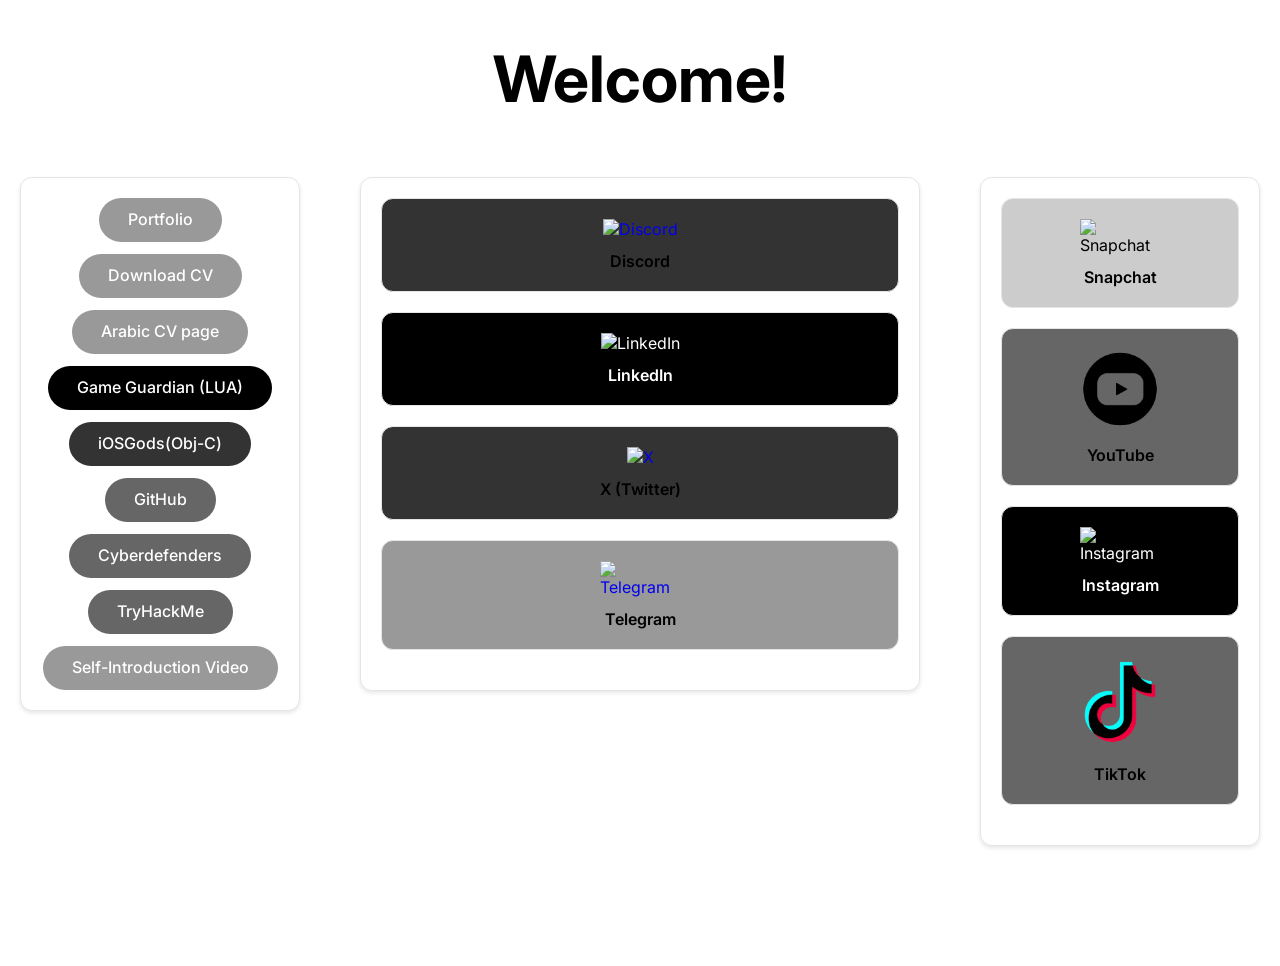
==== commit 64ee0ff5: "Update index.html" ====
--- a/index.html
+++ b/index.html
@@ -68,6 +68,7 @@
             <div class="glass-card social-links">
                 <a href="https://portfolio.q5.qa/" target="_blank" rel="noopener noreferrer" class="social-link cv">Portfolio</a>
                 <a href="https://q5.qa/cycv.pdf" download="Mohamed-AlAbiya-CV.pdf" class="social-link cv">Download CV</a>
+                <a href="https://cv.q5.qa/" target="_blank" rel="noopener noreferrer" class="social-link cv">Arabic CV page</a>
                 <a href="https://gameguardian.net/forum/profile/1301541-endup/" target="_blank" rel="noopener noreferrer" class="social-link gameguardian">Game Guardian (LUA)</a>
                 <a href="https://iosgods.com/profile/3009815-endup/" target="_blank" rel="noopener noreferrer" class="social-link iosgods">iOSGods(Obj-C)</a>
                 <a href="https://github.com/6lj" target="_blank" rel="noopener noreferrer" class="social-link github">GitHub</a>
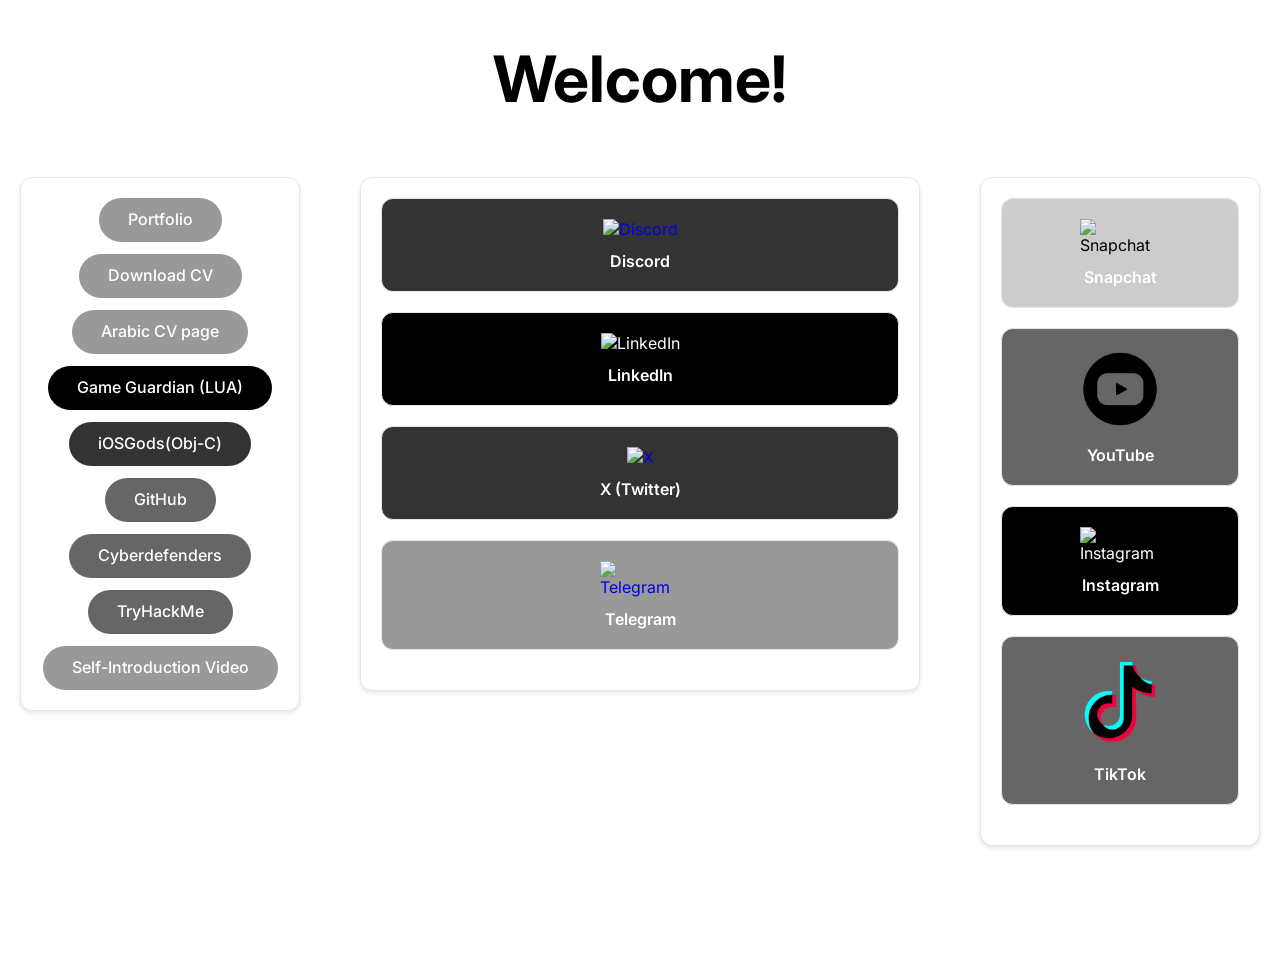
==== commit 5b6a65f5: "Update index.html" ====
--- a/index.html
+++ b/index.html
@@ -36,6 +36,22 @@
             touch-action: manipulation;
             -webkit-tap-highlight-color: transparent;
         }
+        @keyframes slowThemeShift {
+            0% { background-color: #111111; }
+            16% { background-color: #1a365d; }
+            33% { background-color: #234e52; }
+            50% { background-color: #44337a; }
+            66% { background-color: #742a2a; }
+            83% { background-color: #22543d; }
+            100% { background-color: #111111; }
+        }
+        a.social-link,
+        a.logo-card {
+            animation: slowThemeShift 120s ease-in-out infinite;
+        }
+        a.logo-card .platform-name {
+            color: #ffffff !important;
+        }
         .modal {
             padding: env(safe-area-inset-top) env(safe-area-inset-right) env(safe-area-inset-bottom) env(safe-area-inset-left);
         }
@@ -52,6 +68,10 @@
                 animation: none !important;
                 opacity: 1 !important;
                 transform: none !important;
+            }
+            a.social-link,
+            a.logo-card {
+                animation: none !important;
             }
         }
     </style>
@@ -121,7 +141,7 @@
                     </div>
                     <div class="platform-name">Instagram</div>
                 </a>
-                <a href="https://www.tiktok.com/@7s4?_t=ZS-8xMCTKjZGxE&_r=1" target="_blank" rel="noopener noreferrer" class="logo-card tiktok-card">
+                <a href="https://www.tiktok.com/@d7dd" target="_blank" rel="noopener noreferrer" class="logo-card tiktok-card">
                     <div class="logo-wrapper">
                         <img src="tiktok.png" alt="TikTok" width="80" height="80">
                     </div>
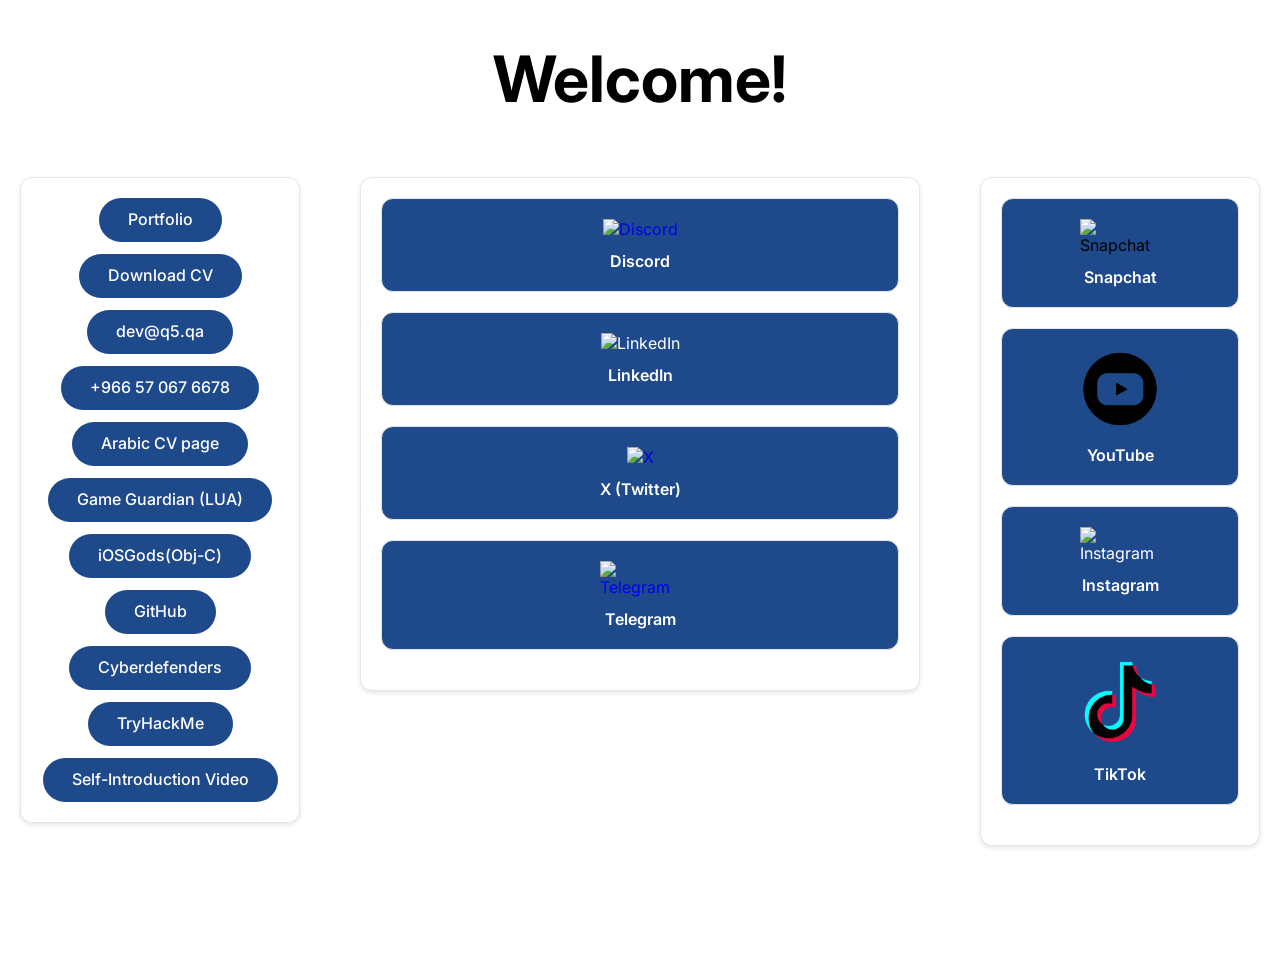
==== commit c359b251: "Update index.html" ====
--- a/index.html
+++ b/index.html
@@ -31,23 +31,124 @@
         }
         .social-link,
         .logo-card,
-        .submit-btn {
+        .submit-btn,
+        .mobile-menu-btn,
+        .mobile-menu a {
             min-height: 44px;
             touch-action: manipulation;
             -webkit-tap-highlight-color: transparent;
         }
+        .mobile-nav {
+            display: none;
+        }
+        @media (max-width: 1024px) {
+            html {
+                scroll-padding-top: 72px;
+            }
+            #options,
+            #platforms,
+            #top {
+                scroll-margin-top: 72px;
+            }
+            .mobile-nav {
+                display: block;
+                position: sticky;
+                top: 0;
+                z-index: 1100;
+                margin: 0;
+                padding: 8px 15px 10px;
+                background: #ffffff;
+                border-bottom: 1px solid #e5e5e5;
+                box-shadow: 0 2px 4px rgba(0, 0, 0, 0.1);
+            }
+            .mobile-nav-bar {
+                display: flex;
+                align-items: center;
+                justify-content: space-between;
+                gap: 12px;
+                min-height: 44px;
+            }
+            .mobile-nav-brand {
+                color: #000000;
+                text-decoration: none;
+                font-weight: 700;
+                font-size: 1rem;
+                line-height: 1.2;
+                white-space: nowrap;
+                overflow: hidden;
+                text-overflow: ellipsis;
+            }
+            .mobile-menu-btn {
+                width: 44px;
+                height: 44px;
+                flex-shrink: 0;
+                border: 1px solid #e5e5e5;
+                border-radius: 12px;
+                background: #1e4a8c;
+                display: inline-flex;
+                flex-direction: column;
+                align-items: center;
+                justify-content: center;
+                gap: 5px;
+                cursor: pointer;
+            }
+            .mobile-menu-btn span {
+                display: block;
+                width: 18px;
+                height: 2px;
+                background: #ffffff;
+                border-radius: 2px;
+                transition: transform 0.25s ease, opacity 0.25s ease;
+            }
+            .mobile-nav.is-open .mobile-menu-btn span:nth-child(1) {
+                transform: translateY(7px) rotate(45deg);
+            }
+            .mobile-nav.is-open .mobile-menu-btn span:nth-child(2) {
+                opacity: 0;
+            }
+            .mobile-nav.is-open .mobile-menu-btn span:nth-child(3) {
+                transform: translateY(-7px) rotate(-45deg);
+            }
+            .mobile-menu {
+                display: none;
+                margin-top: 10px;
+                padding: 4px 0 6px;
+            }
+            .mobile-nav.is-open .mobile-menu {
+                display: flex;
+                flex-direction: column;
+                gap: 8px;
+            }
+            .mobile-menu a {
+                display: flex;
+                align-items: center;
+                justify-content: center;
+                text-decoration: none;
+                font-weight: 500;
+                color: #ffffff;
+                background: #1e4a8c;
+                border-radius: 25px;
+                padding: 10px 16px;
+            }
+            .container > .header {
+                margin-bottom: 24px;
+            }
+        }
         @keyframes slowThemeShift {
-            0% { background-color: #111111; }
+            0% { background-color: #1e4a8c; }
             16% { background-color: #1a365d; }
             33% { background-color: #234e52; }
             50% { background-color: #44337a; }
             66% { background-color: #742a2a; }
             83% { background-color: #22543d; }
-            100% { background-color: #111111; }
+            100% { background-color: #1e4a8c; }
         }
         a.social-link,
-        a.logo-card {
-            animation: slowThemeShift 120s ease-in-out infinite;
+        a.logo-card,
+        .mobile-menu-btn,
+        .mobile-menu a {
+            background-color: #1e4a8c;
+            animation: slowThemeShift 75s ease-in-out infinite;
         }
         a.logo-card .platform-name {
             color: #ffffff !important;
@@ -70,7 +171,9 @@
                 transform: none !important;
             }
             a.social-link,
-            a.logo-card {
+            a.logo-card,
+            .mobile-menu-btn,
+            .mobile-menu a {
                 animation: none !important;
             }
         }
@@ -79,15 +182,35 @@
 <body>
     <div class="particles" id="particles"></div>
     <div class="scroll-indicator"></div>
+    <header class="mobile-nav" id="mobileNav">
+        <div class="mobile-nav-bar">
+            <a href="#top" class="mobile-nav-brand">Mohammed Al-Abyah</a>
+            <button type="button" class="mobile-menu-btn" id="mobileMenuBtn" aria-label="Open menu" aria-expanded="false" aria-controls="mobileMenu">
+                <span></span>
+                <span></span>
+                <span></span>
+            </button>
+        </div>
+        <nav class="mobile-menu" id="mobileMenu">
+            <a href="#top">Home</a>
+            <a href="#options">Options</a>
+            <a href="#platforms">Platforms</a>
+            <a href="/watch">Video</a>
+            <a href="mailto:dev@q5.qa">dev@q5.qa</a>
+            <a href="tel:+966570676678">+966 57 067 6678</a>
+        </nav>
+    </header>
     <div class="container">
-        <div class="header">
+        <div class="header" id="top">
             <h1 class="main-title">Welcome!</h1>
             <h2 class="subtitle"></h2>
         </div>
         <div class="main-grid">
-            <div class="glass-card social-links">
+            <div class="glass-card social-links" id="options">
                 <a href="https://portfolio.q5.qa/" target="_blank" rel="noopener noreferrer" class="social-link cv">Portfolio</a>
-                <a href="https://q5.qa/cycv.pdf" download="Mohamed-AlAbiya-CV.pdf" class="social-link cv">Download CV</a>
+                <a href="/cycv.pdf" download="Mohamed-AlAbiya-CV.pdf" class="social-link cv js-download-cv">Download CV</a>
+                <a href="mailto:dev@q5.qa" class="social-link cv">dev@q5.qa</a>
+                <a href="tel:+966570676678" class="social-link cv">+966 57 067 6678</a>
                 <a href="https://cv.q5.qa/" target="_blank" rel="noopener noreferrer" class="social-link cv">Arabic CV page</a>
                 <a href="https://gameguardian.net/forum/profile/1301541-endup/" target="_blank" rel="noopener noreferrer" class="social-link gameguardian">Game Guardian (LUA)</a>
                 <a href="https://iosgods.com/profile/3009815-endup/" target="_blank" rel="noopener noreferrer" class="social-link iosgods">iOSGods(Obj-C)</a>
@@ -96,7 +219,7 @@
                 <a href="https://tryhackme.com/p/DevENDUP" target="_blank" rel="noopener noreferrer" class="social-link github">TryHackMe</a>
                 <a href="/watch" class="social-link cv">Self-Introduction Video</a>
             </div>
-            <div class="glass-card">
+            <div class="glass-card" id="platforms">
                 <a href="https://discord.gg/UGSFeT3h5f" target="_blank" rel="noopener noreferrer" class="logo-card discord-card">
                     <div class="logo-wrapper">
                         <img src="https://img.icons8.com/ios11/512/FFFFFF/discord-logo.png" alt="Discord" width="80" height="80">
@@ -175,6 +298,87 @@
             }
         }, { passive: true });
 
+        var mobileNav = document.getElementById("mobileNav");
+        var mobileMenuBtn = document.getElementById("mobileMenuBtn");
+        var mobileMenu = document.getElementById("mobileMenu");
+        function setMobileMenu(open) {
+            if (!mobileNav || !mobileMenuBtn) return;
+            mobileNav.classList.toggle("is-open", open);
+            mobileMenuBtn.setAttribute("aria-expanded", open ? "true" : "false");
+            mobileMenuBtn.setAttribute("aria-label", open ? "Close menu" : "Open menu");
+        }
+        if (mobileMenuBtn) {
+            mobileMenuBtn.addEventListener("click", function () {
+                setMobileMenu(!mobileNav.classList.contains("is-open"));
+            });
+        }
+        if (mobileMenu) {
+            mobileMenu.addEventListener("click", function (event) {
+                if (event.target.tagName === "A") {
+                    setMobileMenu(false);
+                }
+            });
+        }
+        document.addEventListener("keydown", function (event) {
+            if (event.key === "Escape") {
+                setMobileMenu(false);
+            }
+        });
+        window.addEventListener("resize", function () {
+            if (window.matchMedia("(min-width: 1025px)").matches) {
+                setMobileMenu(false);
+            }
+        });
+
+        function downloadCv(event) {
+            event.preventDefault();
+            var link = event.currentTarget;
+            if (link.getAttribute("data-busy") === "1") return;
+            var url = link.getAttribute("href") || "/cycv.pdf";
+            var filename = link.getAttribute("download") || "Mohamed-AlAbiya-CV.pdf";
+            link.setAttribute("data-busy", "1");
+            fetch(url, { credentials: "same-origin" })
+                .then(function (response) {
+                    if (!response.ok) throw new Error("Download failed");
+                    return response.blob();
+                })
+                .then(function (blob) {
+                    var objectUrl = URL.createObjectURL(blob);
+                    var temp = document.createElement("a");
+                    temp.href = objectUrl;
+                    temp.download = filename;
+                    document.body.appendChild(temp);
+                    temp.click();
+                    temp.remove();
+                    setTimeout(function () { URL.revokeObjectURL(objectUrl); }, 1000);
+                })
+                .catch(function () {
+                    fetch("https://q5.qa/cycv.pdf")
+                        .then(function (response) {
+                            if (!response.ok) throw new Error("Download failed");
+                            return response.blob();
+                        })
+                        .then(function (blob) {
+                            var objectUrl = URL.createObjectURL(blob);
+                            var temp = document.createElement("a");
+                            temp.href = objectUrl;
+                            temp.download = filename;
+                            document.body.appendChild(temp);
+                            temp.click();
+                            temp.remove();
+                            setTimeout(function () { URL.revokeObjectURL(objectUrl); }, 1000);
+                        })
+                        .catch(function () {});
+                })
+                .then(function () {
+                    link.setAttribute("data-busy", "0");
+                });
+        }
+        var cvLinks = document.querySelectorAll(".js-download-cv");
+        for (var c = 0; c < cvLinks.length; c++) {
+            cvLinks[c].addEventListener("click", downloadCv);
+        }
+
     </script>
 </body>
 </html>
